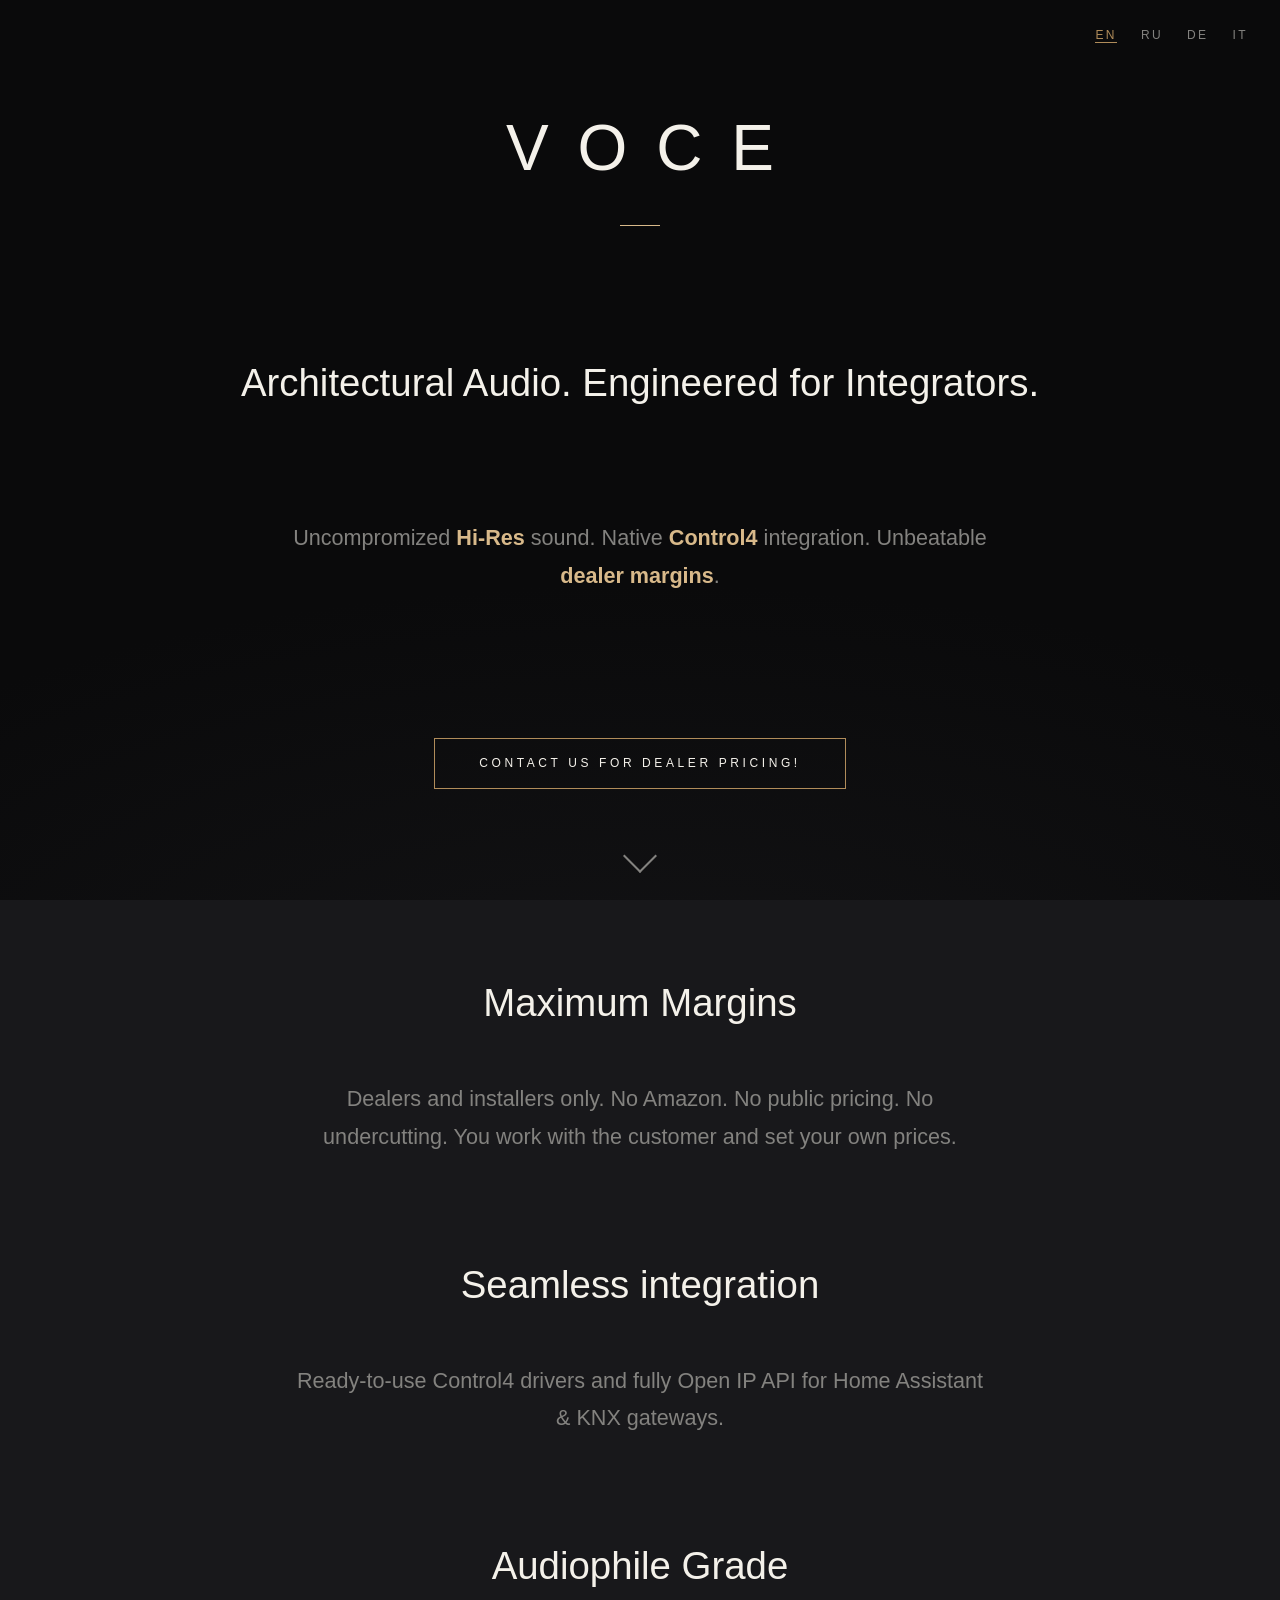
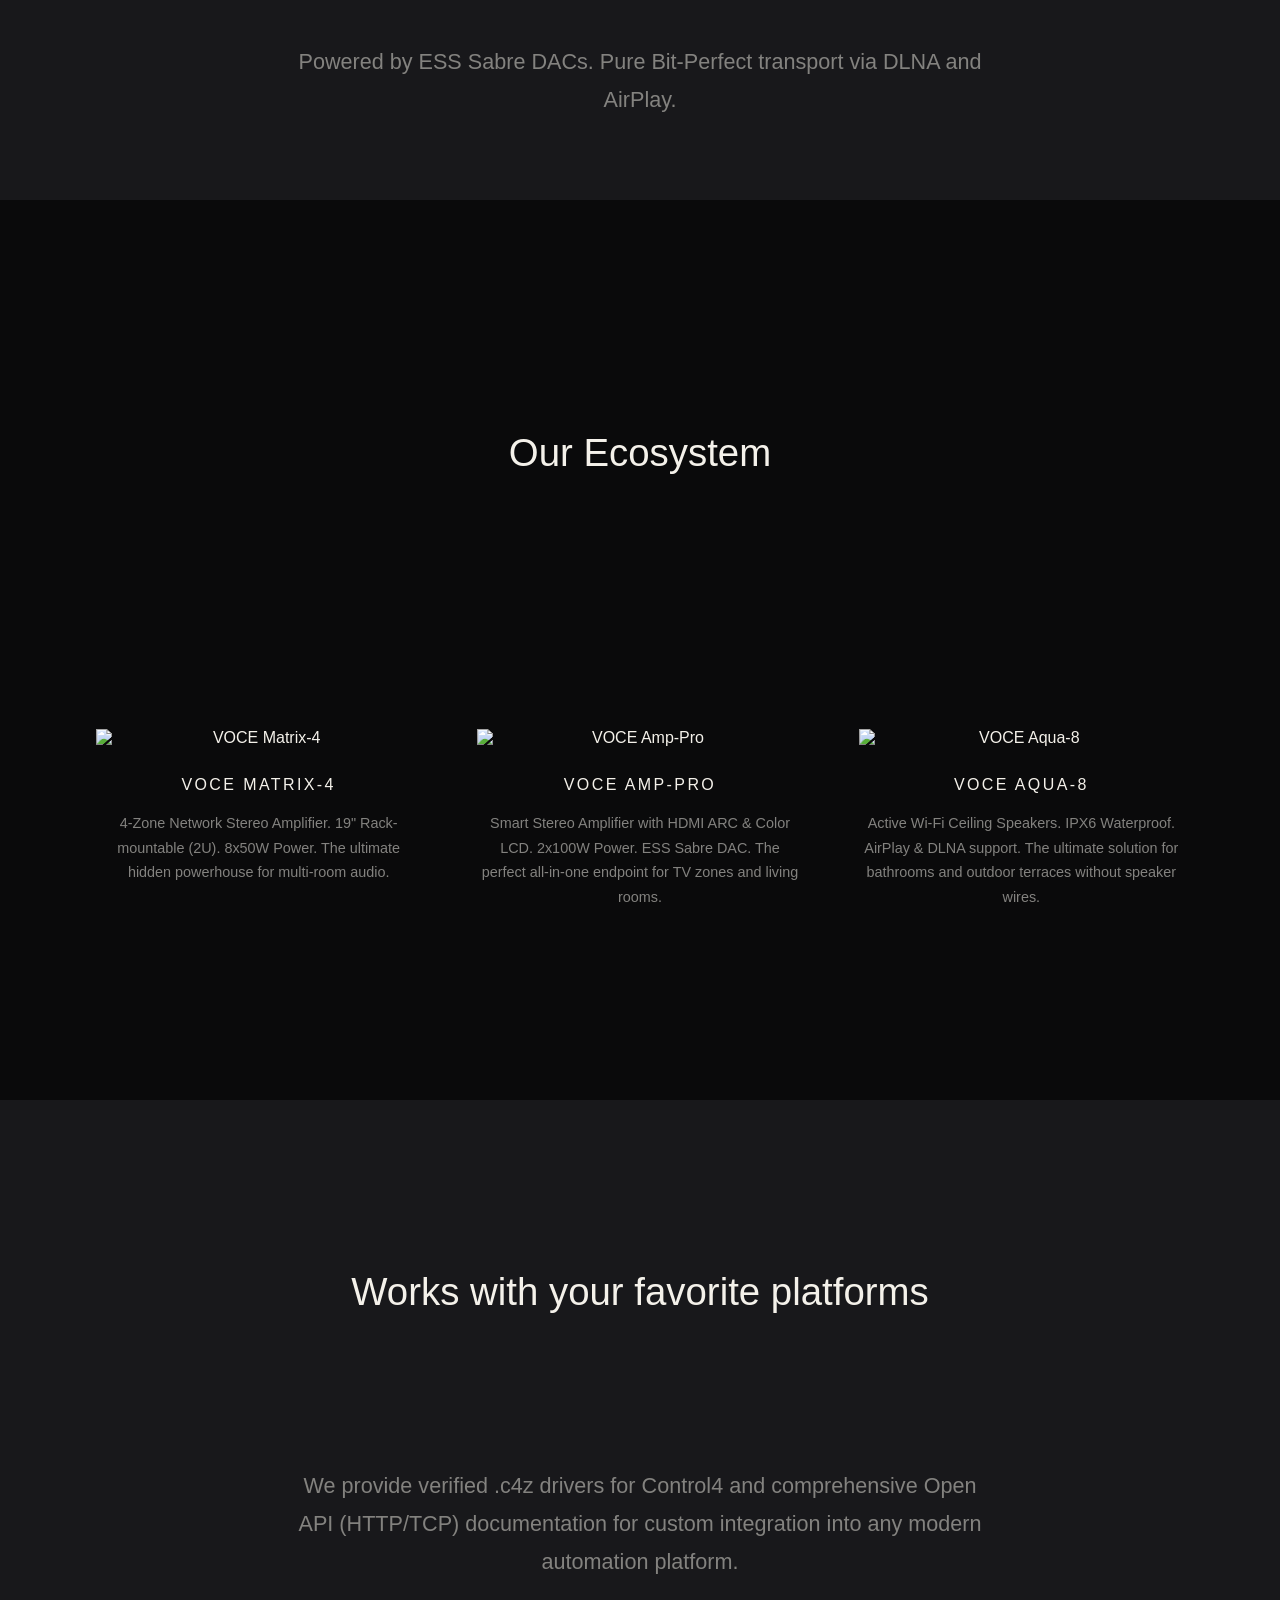
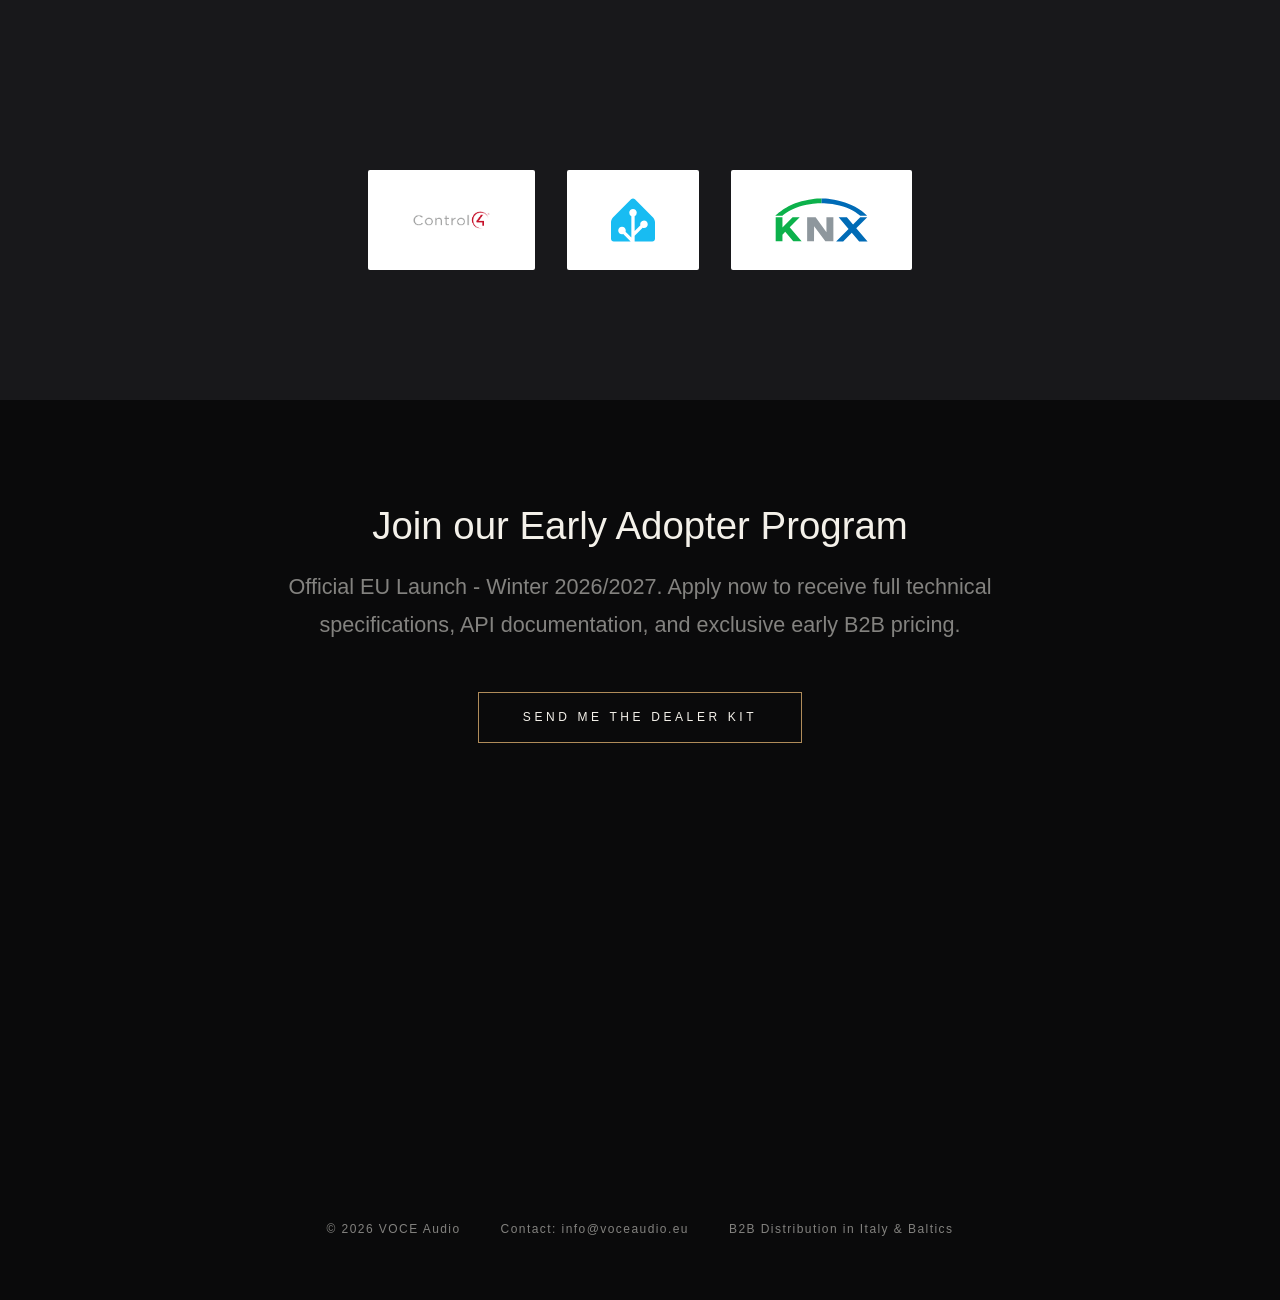
==== index.html @ a276b1c5 "Add German page, four-language switcher, updated fingerprint list and AGENTS.md" ====
<!DOCTYPE html>
<html lang="en">
<head>
  <meta charset="UTF-8">
  <meta name="viewport" content="width=device-width, initial-scale=1.0">
  <title>Voce</title>
  <link rel="stylesheet" href="style.css">
</head>
<body>
  <div class="opening">
    <nav class="lang" aria-label="Language">
      <span class="current">EN</span><a href="ru/">RU</a><a href="de/">DE</a><a href="it/">IT</a>
    </nav>
    <h1>Voce</h1>
    <h2>Architectural Audio. Engineered for Integrators.</h2>
    <h3>Uncompromized <strong>Hi-Res</strong> sound. Native <strong>Control4</strong> integration. Unbeatable <strong>dealer margins</strong>.</h3>
    <a class="cta" href="#contact">Contact us for dealer pricing!</a>
    <a class="scroll-arrow" href="#why" aria-label="Scroll to next section"></a>
  </div>
  <div class="why" id="why">
    <h2>Maximum Margins</h2>
    <h3>Dealers and installers only. No Amazon. No public pricing. No undercutting. You work with the customer and set your own prices.</h3>
    <h2>Seamless integration</h2>
    <h3>Ready-to-use Control4 drivers and fully Open IP API for Home Assistant & KNX gateways.</h3>
    <h2>Audiophile Grade</h2>
    <h3>Powered by ESS Sabre DACs. Pure Bit-Perfect transport via DLNA and AirPlay.</h3>
  </div>
  <div class="products">
    <h2>Our Ecosystem</h2>
    <div class="product-grid">
      <article class="product">
        <img src="https://placehold.co/600x400/18181b/d8b98a?text=Matrix-4" alt="VOCE Matrix-4">
        <h3>VOCE Matrix-4</h3>
        <p>4-Zone Network Stereo Amplifier. 19" Rack-mountable (2U). 8x50W Power. The ultimate hidden powerhouse for multi-room audio.</p>
      </article>
      <article class="product">
        <img src="https://placehold.co/600x400/18181b/d8b98a?text=Amp-Pro" alt="VOCE Amp-Pro">
        <h3>VOCE Amp-Pro</h3>
        <p>Smart Stereo Amplifier with HDMI ARC & Color LCD. 2x100W Power. ESS Sabre DAC. The perfect all-in-one endpoint for TV zones and living rooms.</p>
      </article>
      <article class="product">
        <img src="https://placehold.co/600x400/18181b/d8b98a?text=Aqua-8" alt="VOCE Aqua-8">
        <h3>VOCE Aqua-8</h3>
        <p>Active Wi-Fi Ceiling Speakers. IPX6 Waterproof. AirPlay & DLNA support. The ultimate solution for bathrooms and outdoor terraces without speaker wires.</p>
      </article>
    </div>
  </div>
  <div class="integration">
    <h2>Works with your favorite platforms</h2>
    <h3>We provide verified .c4z drivers for Control4 and comprehensive Open API (HTTP/TCP) documentation for custom integration into any modern automation platform.</h3>
    <div class="logo-row">
      <div class="logo-tile"><img class="logo" src="img/control4.png" alt="Control4"></div>
      <div class="logo-tile"><img class="logo" src="img/homeassistant.svg" alt="Home Assistant"></div>
      <div class="logo-tile"><img class="logo" src="img/knx.svg" alt="KNX"></div>
    </div>
  </div>
  <div class="contact" id="contact">
    <h2>Join our Early Adopter Program</h2>
    <h3>Official EU Launch - Winter 2026/2027. Apply now to receive full technical specifications, API documentation, and exclusive early B2B pricing.</h3>
    <a class="cta" href="mailto:contact@voceaudio.eu?subject=Voce%20Audio%20Dealer%20Kit&body=Hello%2C%20send%20me%20the%20Dealer%20Kit%21">Send me the Dealer Kit</a>
    <footer class="footer">
      <span>© 2026 VOCE Audio</span>
      <span>Contact: info@voceaudio.eu</span>
      <span>B2B Distribution in Italy &amp; Baltics</span>
    </footer>
  </div>
</body>
</html>
---- style.css ----
/* Voce — quiet luxury / high-tech */

:root {
  --color-black: #0a0a0b;      /* page background */
  --color-grey: #18181b;       /* alternate splash background */
  --color-surface: #131315;    /* subtle raised surfaces */
  --color-white: #f4f1ea;      /* warm white text */
  --color-muted: #83827f;      /* secondary text */
  --color-bronze: #b08c5a;     /* bronze accent */
  --color-gold: #d8b98a;       /* bright gold highlight */

  --font: "Helvetica Neue", "Segoe UI", Arial, sans-serif;
}

* {
  margin: 0;
  box-sizing: border-box;
}

html {
  scroll-behavior: smooth;
}

body {
  background: var(--color-black);
  color: var(--color-white);
  font-family: var(--font);
  -webkit-font-smoothing: antialiased;
}

/* Each section is one full-screen splash */
.opening,
.why,
.products,
.integration,
.contact {
  min-height: 100vh;
  min-height: 100svh; /* small viewport height: ignores mobile browser toolbar overlays */
  display: grid;
  place-items: center;
  text-align: center;
  padding: 4rem 1.5rem;
}

.opening {
  position: relative;
  background: radial-gradient(ellipse 80% 50% at 50% 115%, var(--color-surface), var(--color-black));
}

.scroll-arrow {
  position: absolute;
  bottom: 2rem;
  left: 50%;
  width: 1.5rem;
  height: 1.5rem;
  border-right: 2px solid var(--color-muted);
  border-bottom: 2px solid var(--color-muted);
  transform: translateX(-50%) rotate(45deg);
  transition: border-color 0.3s ease;
}

.scroll-arrow:hover {
  border-color: var(--color-gold);
}

.lang {
  position: absolute;
  top: 1.75rem;
  right: 2rem;
  display: flex;
  gap: 1.5rem;
  font-size: 0.75rem;
  letter-spacing: 0.2em;
  text-transform: uppercase;
}

.lang a {
  color: var(--color-muted);
  text-decoration: none;
  transition: color 0.3s ease;
}

.lang a:hover {
  color: var(--color-gold);
}

.lang .current {
  color: var(--color-bronze);
  border-bottom: 1px solid var(--color-bronze);
}

.why,
.integration {
  background: var(--color-grey);
}

/* — Opening — */

h1 {
  font-size: clamp(2.5rem, 7vw, 4rem);
  font-weight: 200;
  letter-spacing: 0.45em;
  text-indent: 0.45em; /* balances trailing tracking, keeps word centered */
  text-transform: uppercase;
}

h1::after {
  content: "";
  display: block;
  width: 2.5rem;
  height: 1px;
  background: var(--color-gold);
  margin: 2.5rem auto 0;
}

h2 {
  font-size: clamp(1.5rem, 3.5vw, 2.4rem);
  font-weight: 400;
  margin-top: 2.5rem;
}

h3 {
  font-size: clamp(1rem, 2vw, 1.35rem);
  font-weight: 350;
  line-height: 1.75;
  color: var(--color-muted);
  max-width: 44rem;
  margin: 1.25rem auto 0;
}

strong {
  color: var(--color-gold);
  font-weight: 550;
}

.cta {
  display: inline-block;
  margin-top: 3rem;
  padding: 1.1rem 2.75rem;
  font-family: inherit;
  font-size: 0.75rem;
  letter-spacing: 0.3em;
  text-transform: uppercase;
  text-decoration: none;
  color: var(--color-white);
  background: transparent;
  border: 1px solid var(--color-bronze);
  cursor: pointer;
  transition: background 0.3s ease, color 0.3s ease;
}

.cta:hover {
  background: var(--color-bronze);
  color: var(--color-black);
}

/* — Why: three value props — */

.why h2 {
  margin-top: 4.5rem;
}

.why h2:first-of-type {
  margin-top: 0;
}

/* — Products: stacked on mobile, three columns from 48rem up — */

.product-grid {
  width: 100%;
  max-width: 68rem;
  display: flex;
  flex-direction: column;
  gap: 3.5rem;
}

@media (min-width: 48rem) {
  .product-grid {
    flex-direction: row;
    justify-content: center;
  }

  .product {
    flex: 1 1 0;
  }
}

.product img {
  display: block;
  width: 100%;
  height: auto;
}

.product h3 {
  margin-top: 1.5rem;
  font-size: 1rem;
  font-weight: 450;
  letter-spacing: 0.15em;
  text-transform: uppercase;
  color: var(--color-white);
}

.product p {
  margin: 0.75rem auto 0;
  max-width: 22rem;
  font-size: 0.9rem;
  font-weight: 350;
  line-height: 1.7;
  color: var(--color-muted);
}

/* — Integration logos — */

.logo-row {
  display: flex;
  flex-wrap: wrap;
  justify-content: center;
  gap: 2rem;
  margin-top: 3.5rem;
}

.logo-tile {
  background: #ffffff;
  padding: 1.75rem 2.75rem;
  display: grid;
  place-items: center;
  border-radius: 2px;
}

.logo {
  height: 2.75rem;
  max-width: 10rem;
  object-fit: contain;
}

/* — Contact — */

/* — Contact: centered content, footer pinned to the bottom — */

.contact {
  display: flex;
  flex-direction: column;
  align-items: center;
  justify-content: center;
}

.footer {
  margin-top: auto;
  padding-top: 3rem;
  display: flex;
  flex-wrap: wrap;
  justify-content: center;
  gap: 1rem 2.5rem;
  font-size: 0.75rem;
  letter-spacing: 0.12em;
  color: var(--color-muted);
}

::selection {
  background: var(--color-bronze);
  color: var(--color-black);
}
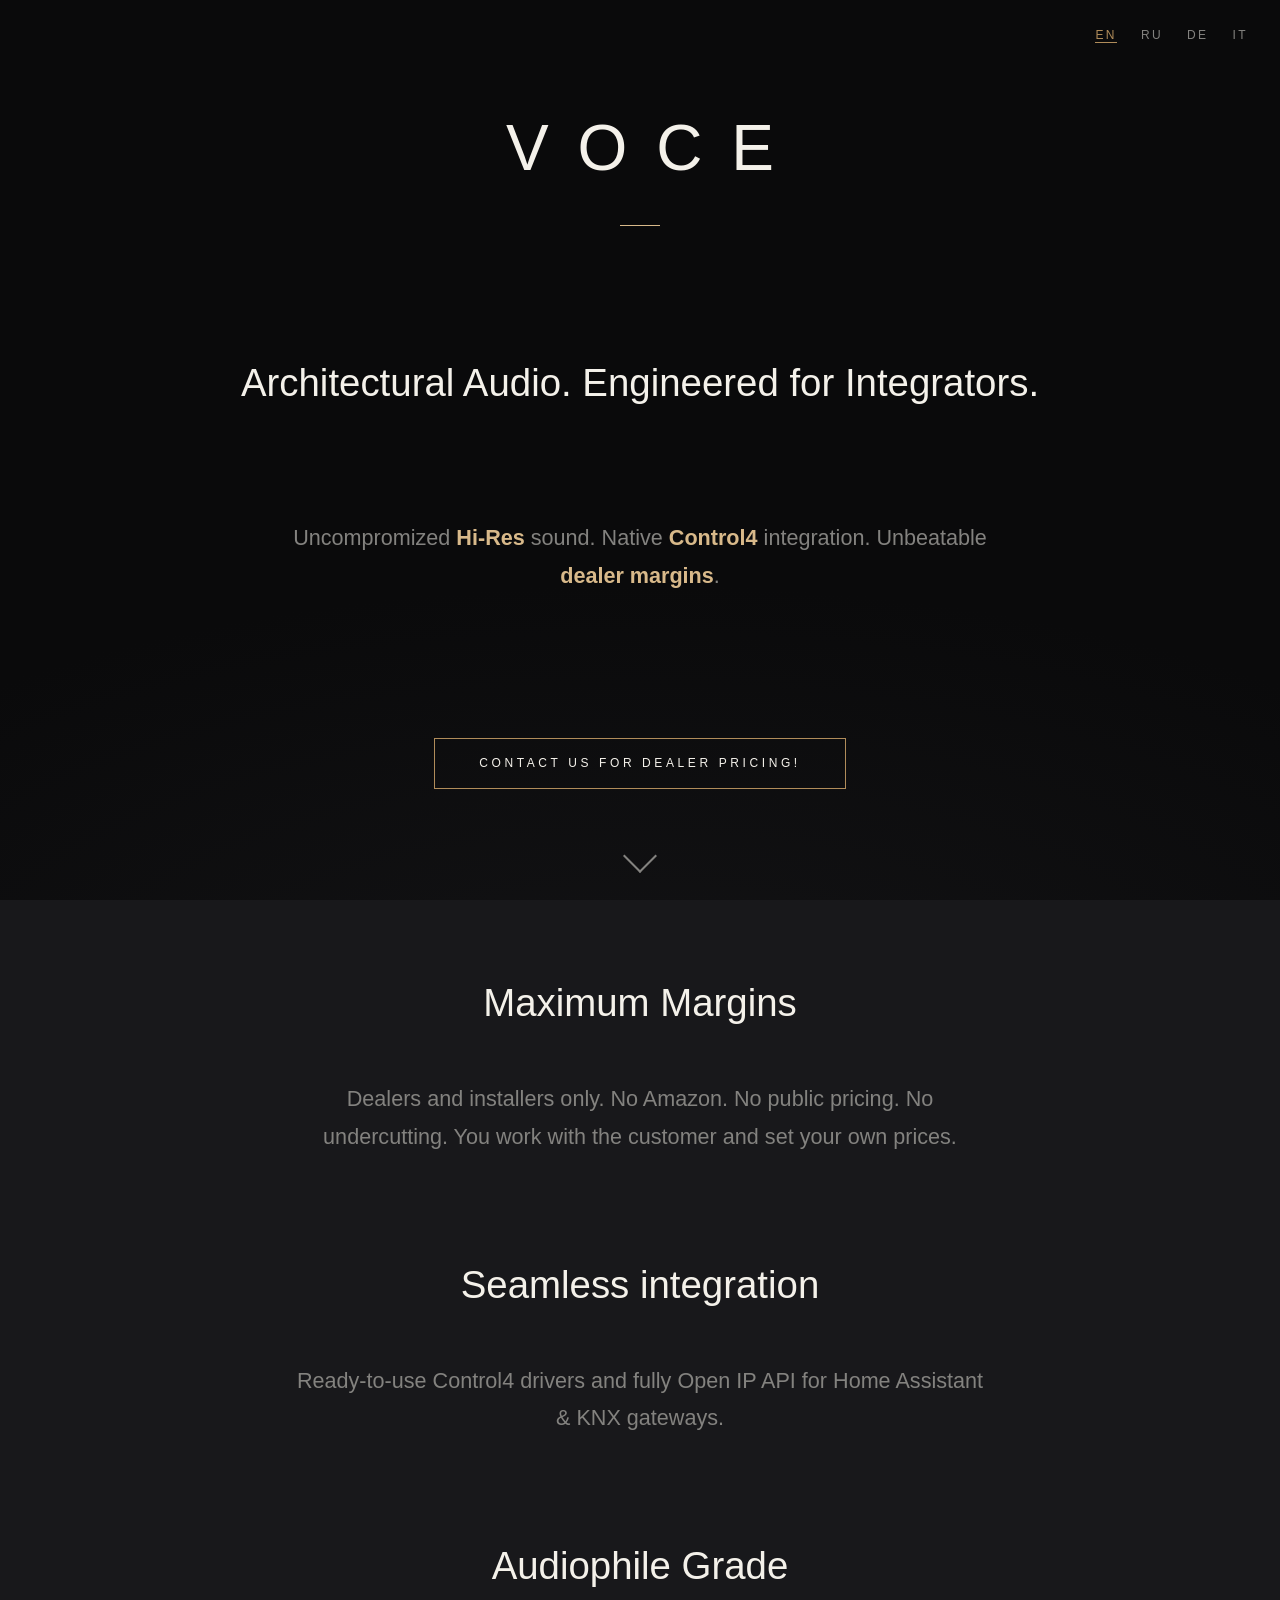
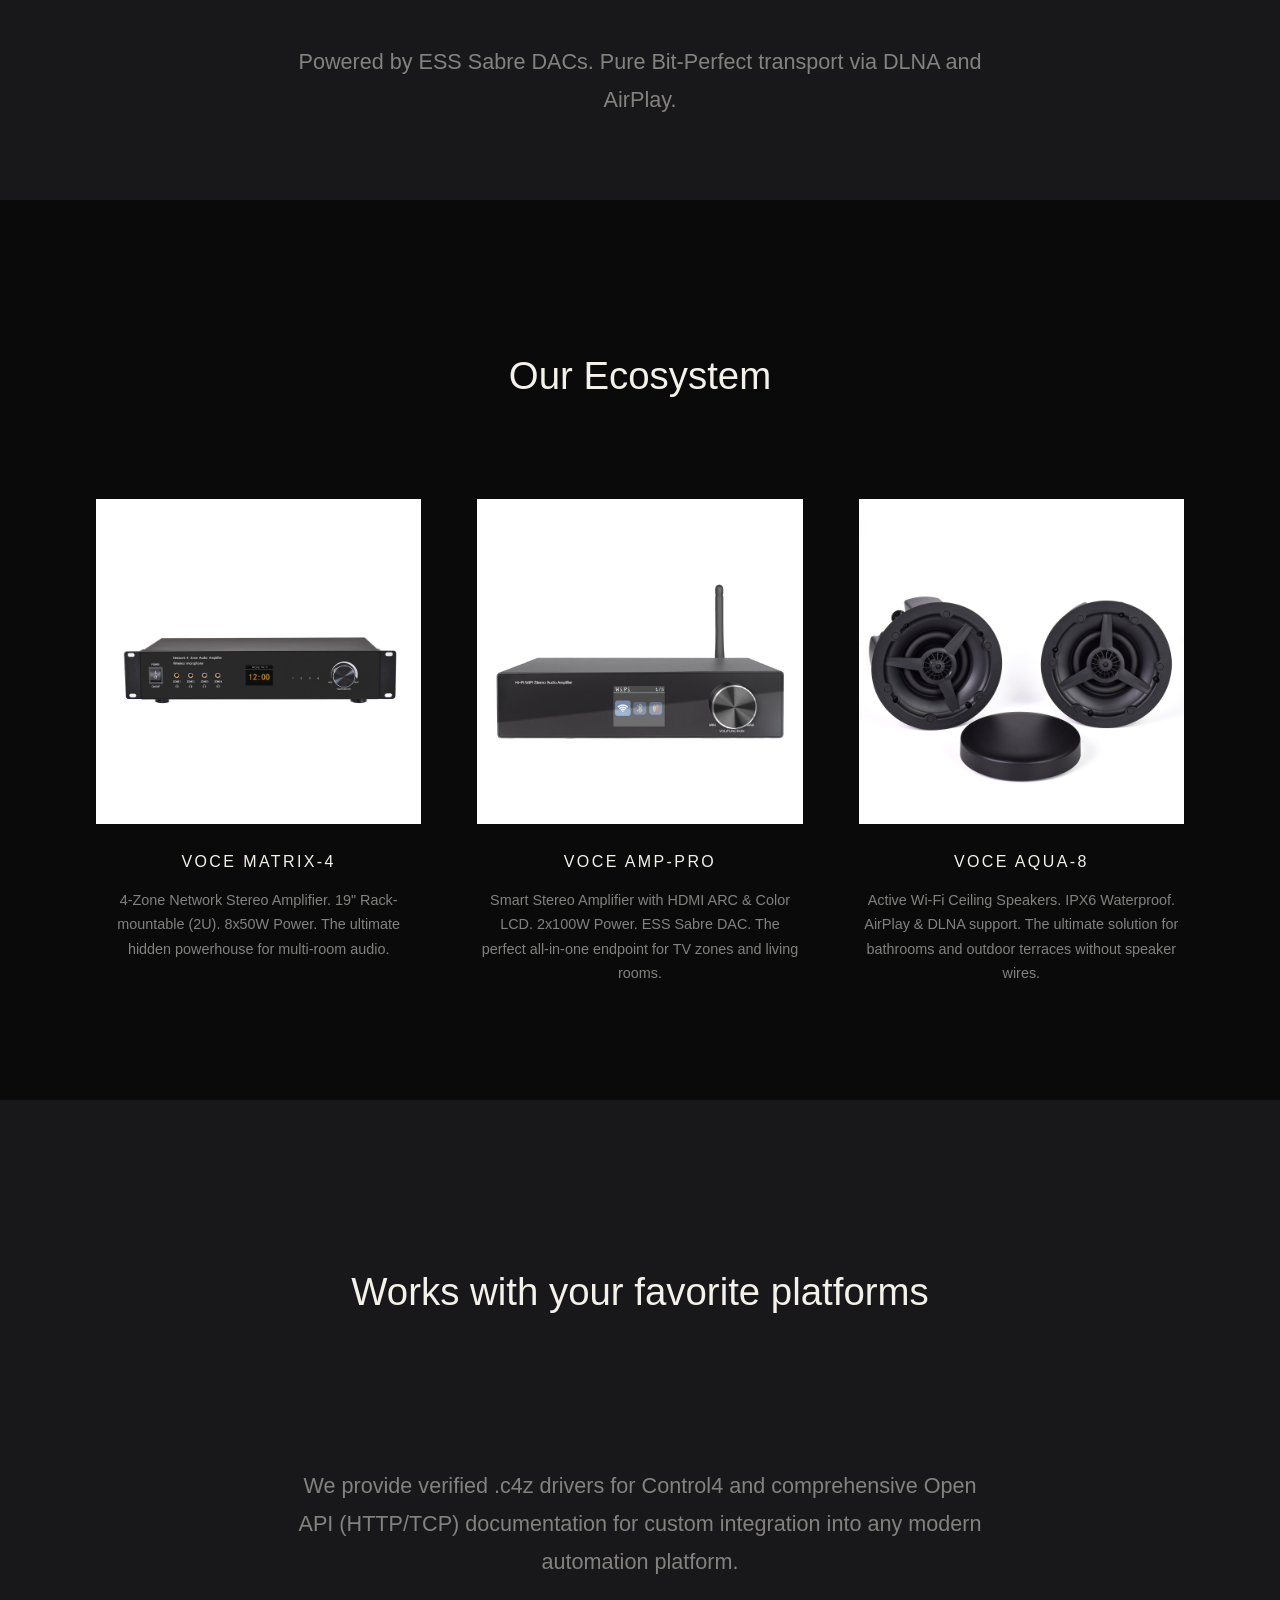
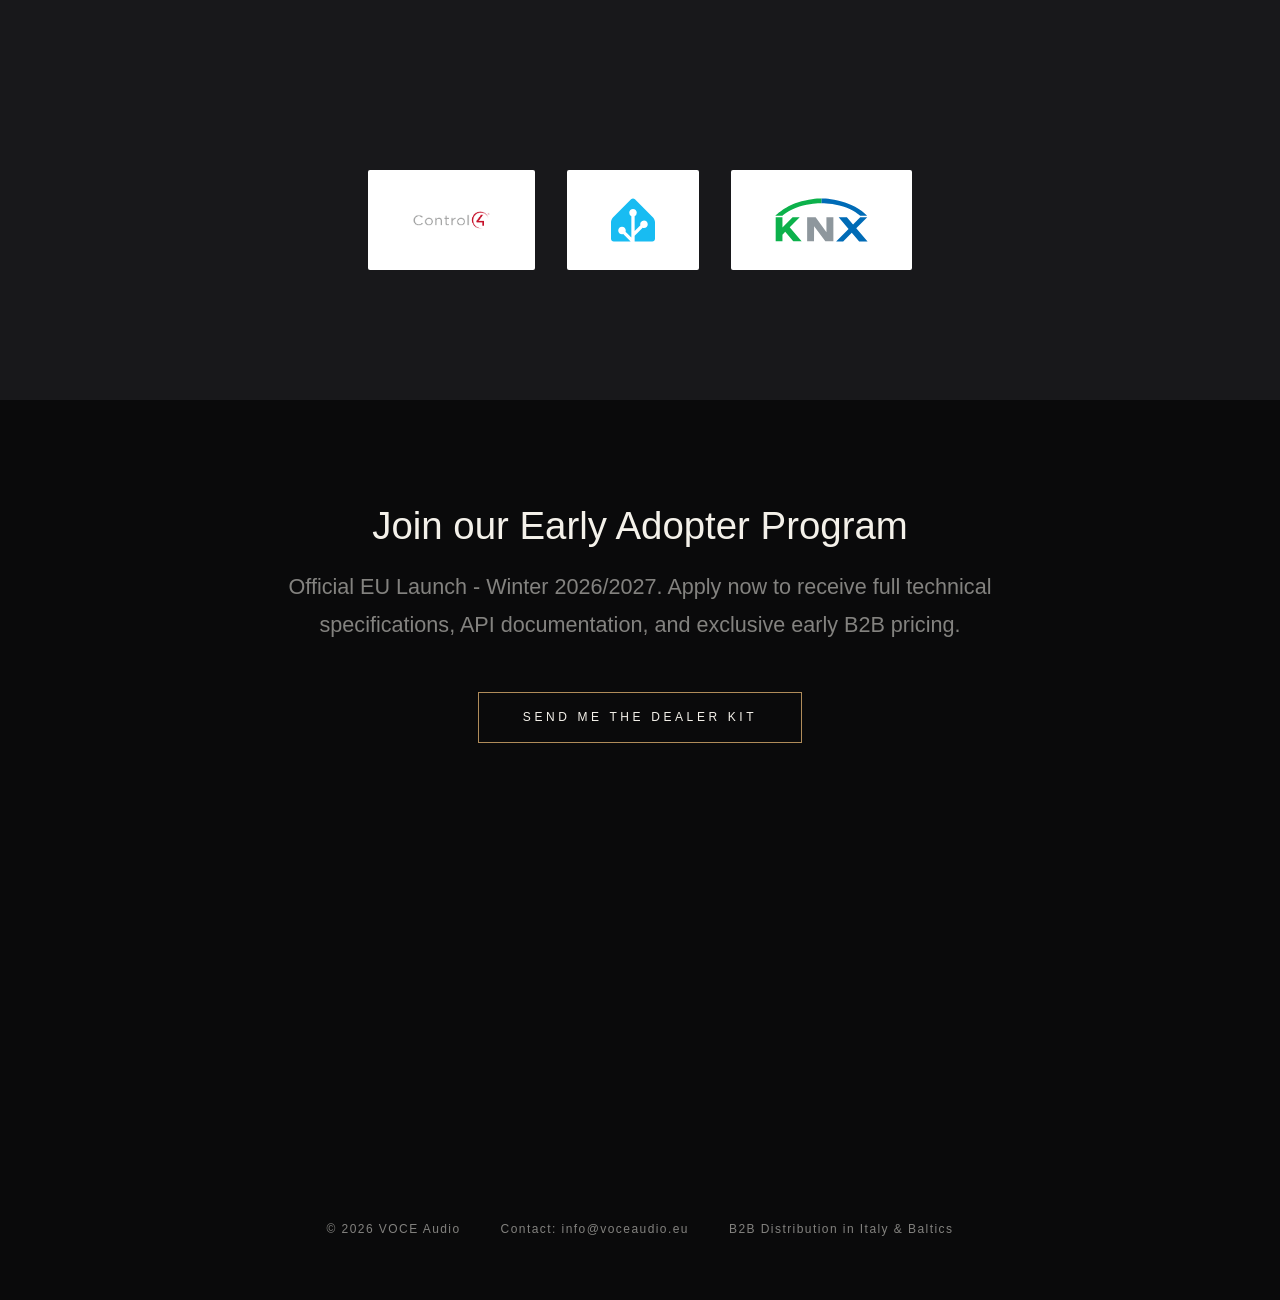
==== commit 225a8aa2: "add images" ====
--- a/index.html
+++ b/index.html
@@ -29,17 +29,17 @@
     <h2>Our Ecosystem</h2>
     <div class="product-grid">
       <article class="product">
-        <img src="https://placehold.co/600x400/18181b/d8b98a?text=Matrix-4" alt="VOCE Matrix-4">
+        <img src="img/Matrix-4.jpg" alt="VOCE Matrix-4">
         <h3>VOCE Matrix-4</h3>
         <p>4-Zone Network Stereo Amplifier. 19" Rack-mountable (2U). 8x50W Power. The ultimate hidden powerhouse for multi-room audio.</p>
       </article>
       <article class="product">
-        <img src="https://placehold.co/600x400/18181b/d8b98a?text=Amp-Pro" alt="VOCE Amp-Pro">
+        <img src="img/Amp-pro.jpg" alt="VOCE Amp-Pro">
         <h3>VOCE Amp-Pro</h3>
         <p>Smart Stereo Amplifier with HDMI ARC & Color LCD. 2x100W Power. ESS Sabre DAC. The perfect all-in-one endpoint for TV zones and living rooms.</p>
       </article>
       <article class="product">
-        <img src="https://placehold.co/600x400/18181b/d8b98a?text=Aqua-8" alt="VOCE Aqua-8">
+        <img src="img/Aqua-8.jpg" alt="VOCE Aqua-8">
         <h3>VOCE Aqua-8</h3>
         <p>Active Wi-Fi Ceiling Speakers. IPX6 Waterproof. AirPlay & DLNA support. The ultimate solution for bathrooms and outdoor terraces without speaker wires.</p>
       </article>
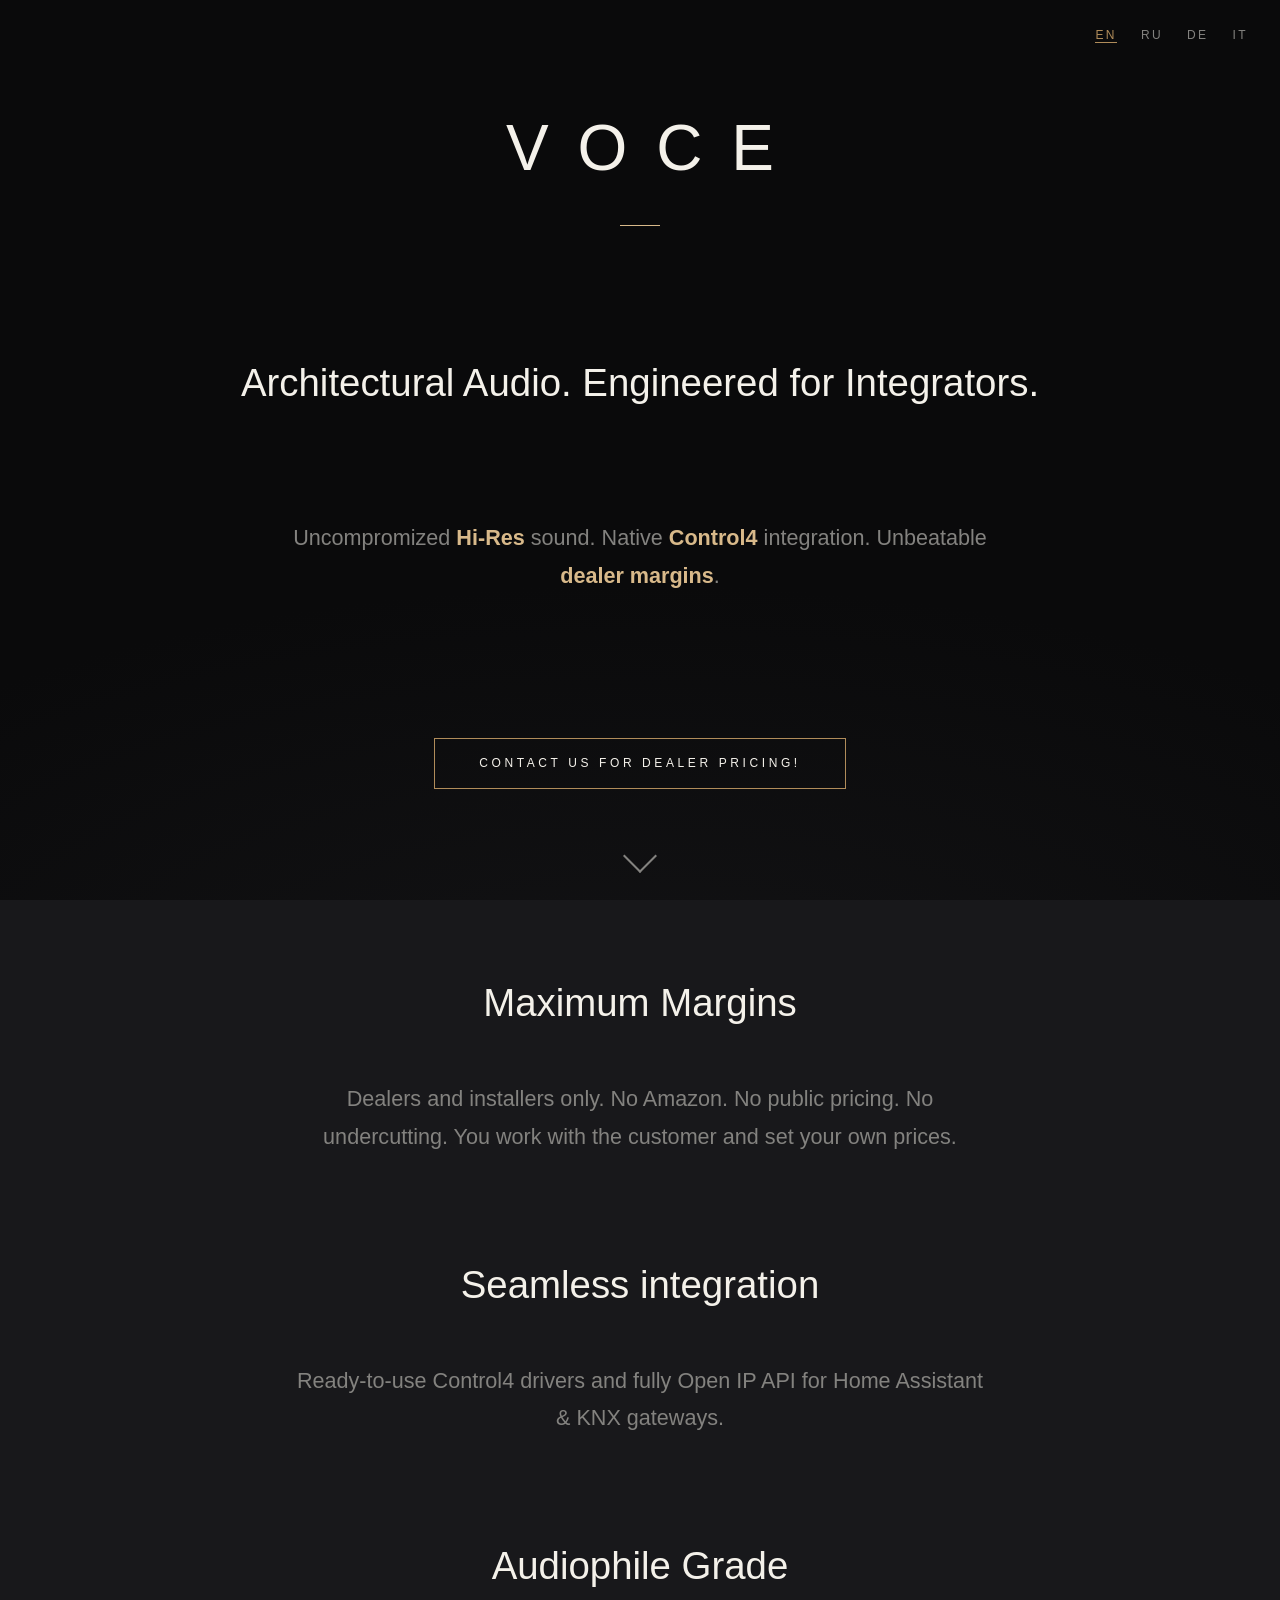
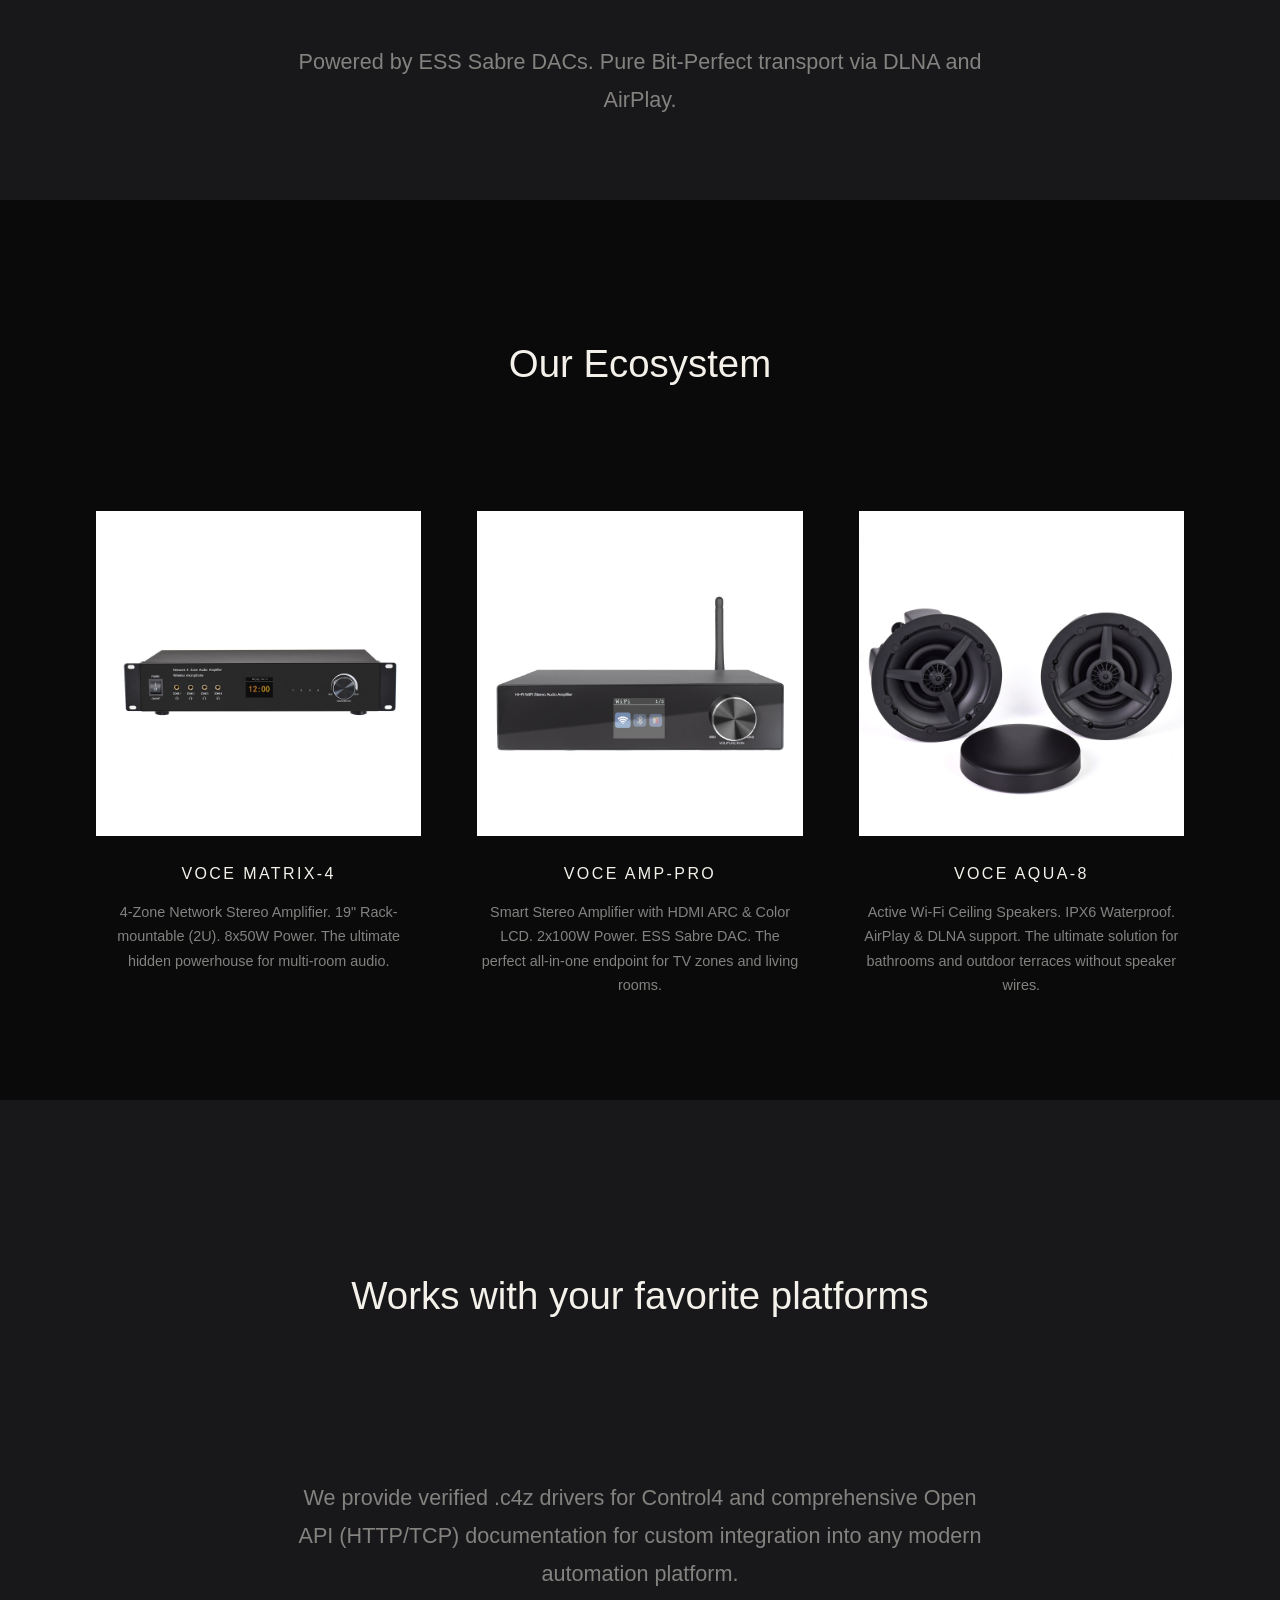
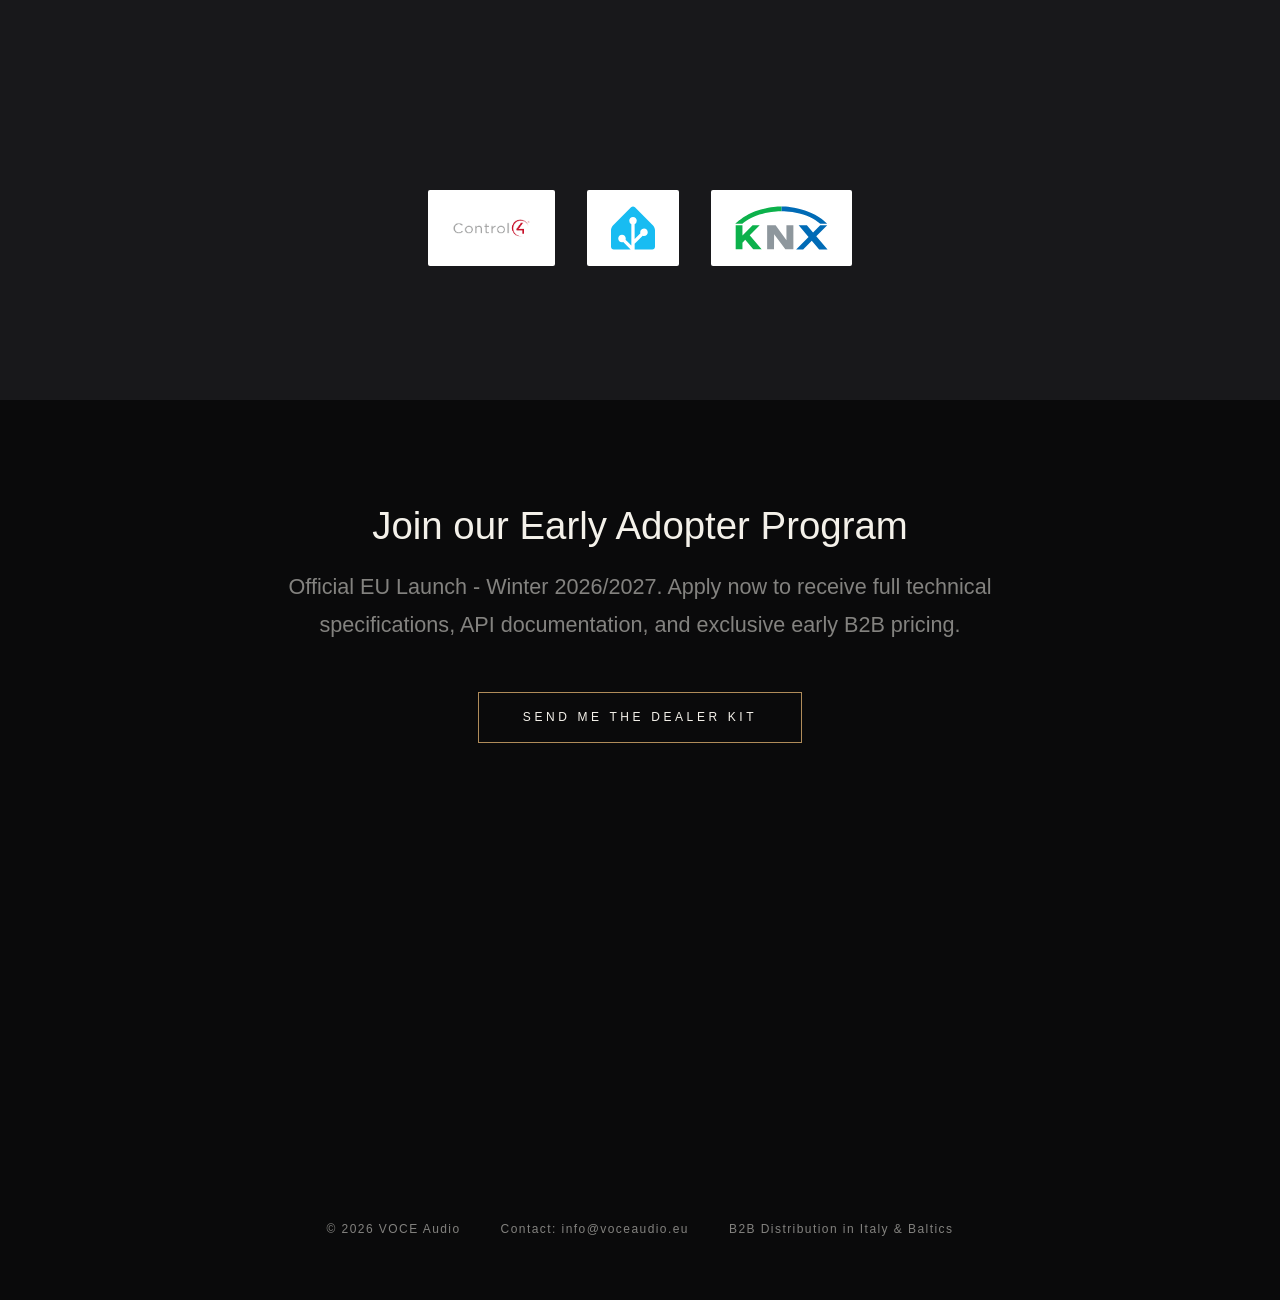
==== commit df04825b: "separators, logos margins" ====
--- a/index.html
+++ b/index.html
@@ -4,6 +4,7 @@
   <meta charset="UTF-8">
   <meta name="viewport" content="width=device-width, initial-scale=1.0">
   <title>Voce</title>
+  <link rel="icon" type="image/svg+xml" href="favicon.svg">
   <link rel="stylesheet" href="style.css">
 </head>
 <body>
--- a/style.css
+++ b/style.css
@@ -166,22 +166,57 @@
 
 /* — Products: stacked on mobile, three columns from 48rem up — */
 
+.products h2 {
+  margin-bottom: 4rem;
+}
+
 .product-grid {
   width: 100%;
   max-width: 68rem;
   display: flex;
   flex-direction: column;
-  gap: 3.5rem;
+}
+
+/* Stacked products: thin golden hairline between them */
+.product + .product {
+  margin-top: 1.5rem;
+  padding-top: 4.5rem;
+  position: relative;
+}
+
+.product + .product::before {
+  content: "";
+  position: absolute;
+  top: 0;
+  left: 50%;
+  transform: translateX(-50%);
+  width: 6rem;
+  height: 1px;
+  background: var(--color-gold);
 }
 
 @media (min-width: 48rem) {
   .product-grid {
     flex-direction: row;
     justify-content: center;
+    gap: 3.5rem;
   }
 
   .product {
     flex: 1 1 0;
+  }
+
+  .products h2 {
+    margin-bottom: 3rem;
+  }
+
+  .product + .product {
+    margin-top: 0;
+    padding-top: 0;
+  }
+
+  .product + .product::before {
+    display: none;
   }
 }
 
@@ -221,7 +256,7 @@
 
 .logo-tile {
   background: #ffffff;
-  padding: 1.75rem 2.75rem;
+  padding: 1rem 1.5rem;
   display: grid;
   place-items: center;
   border-radius: 2px;
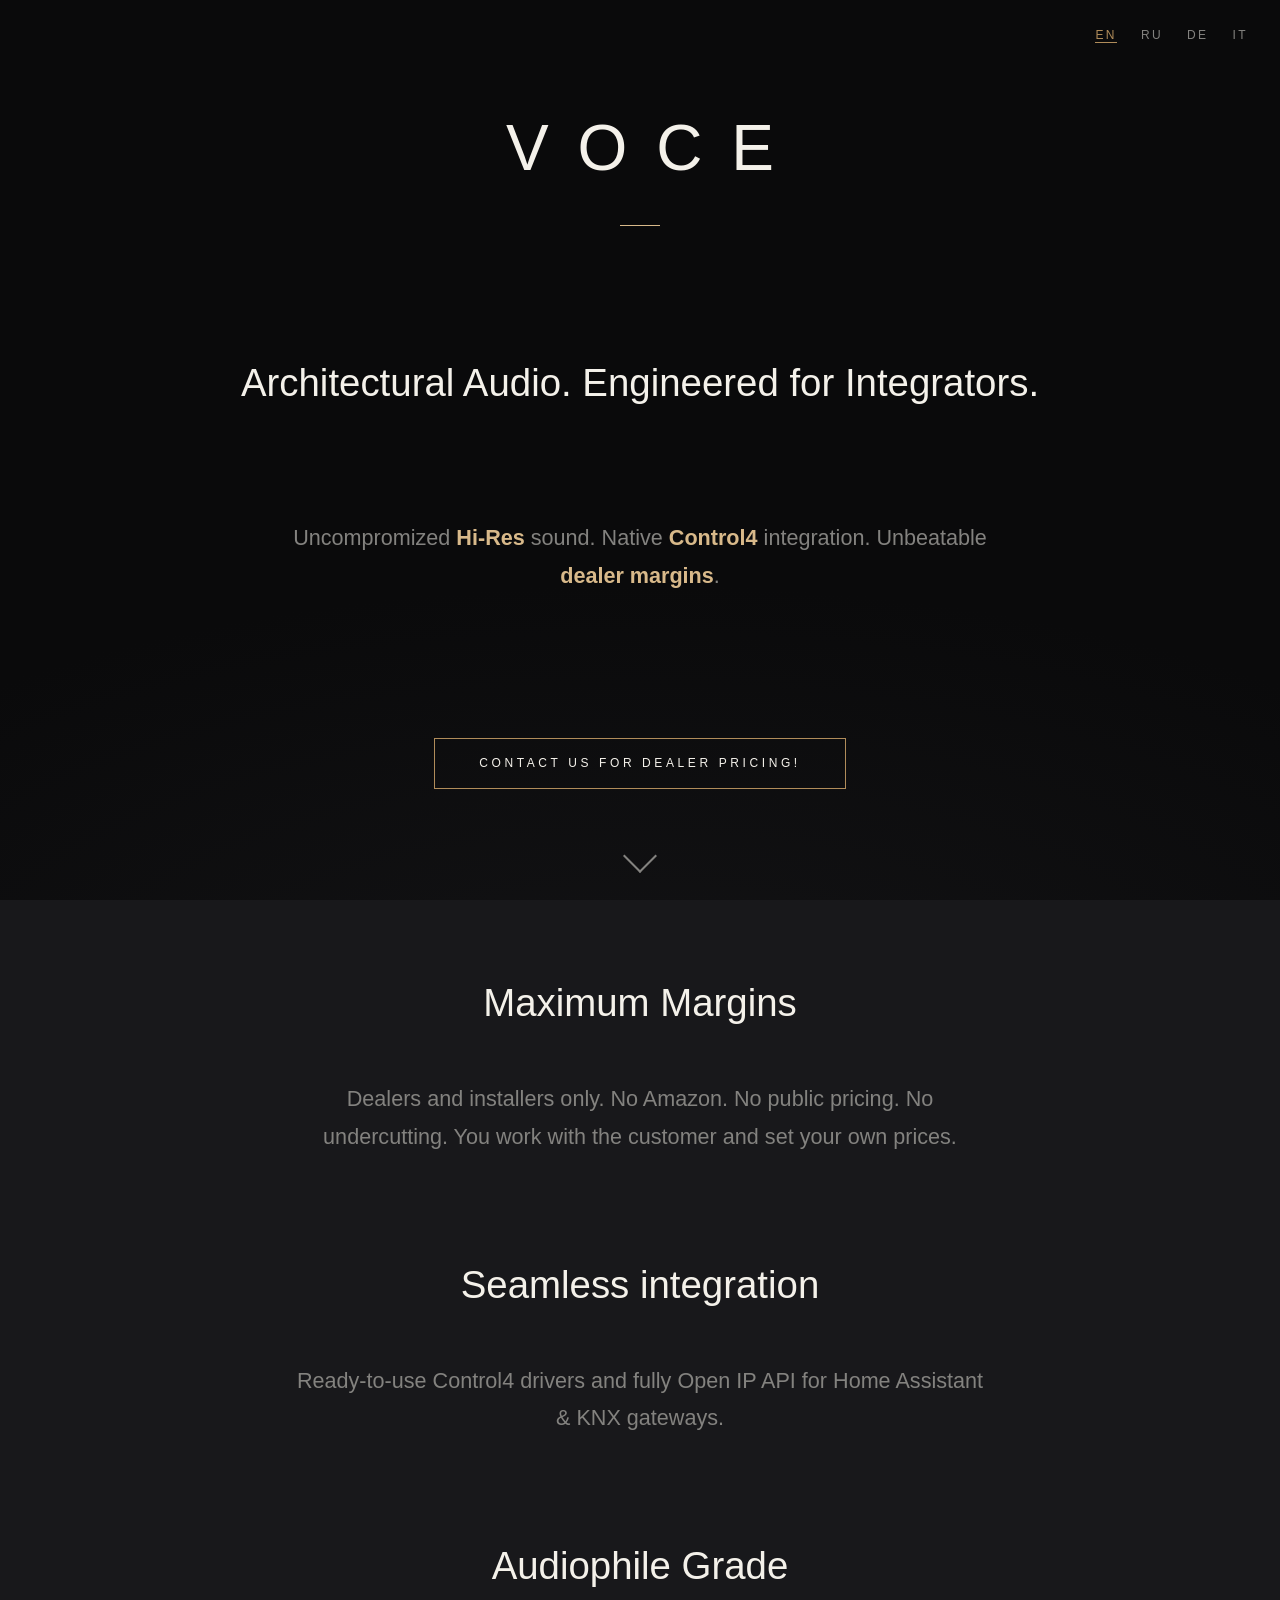
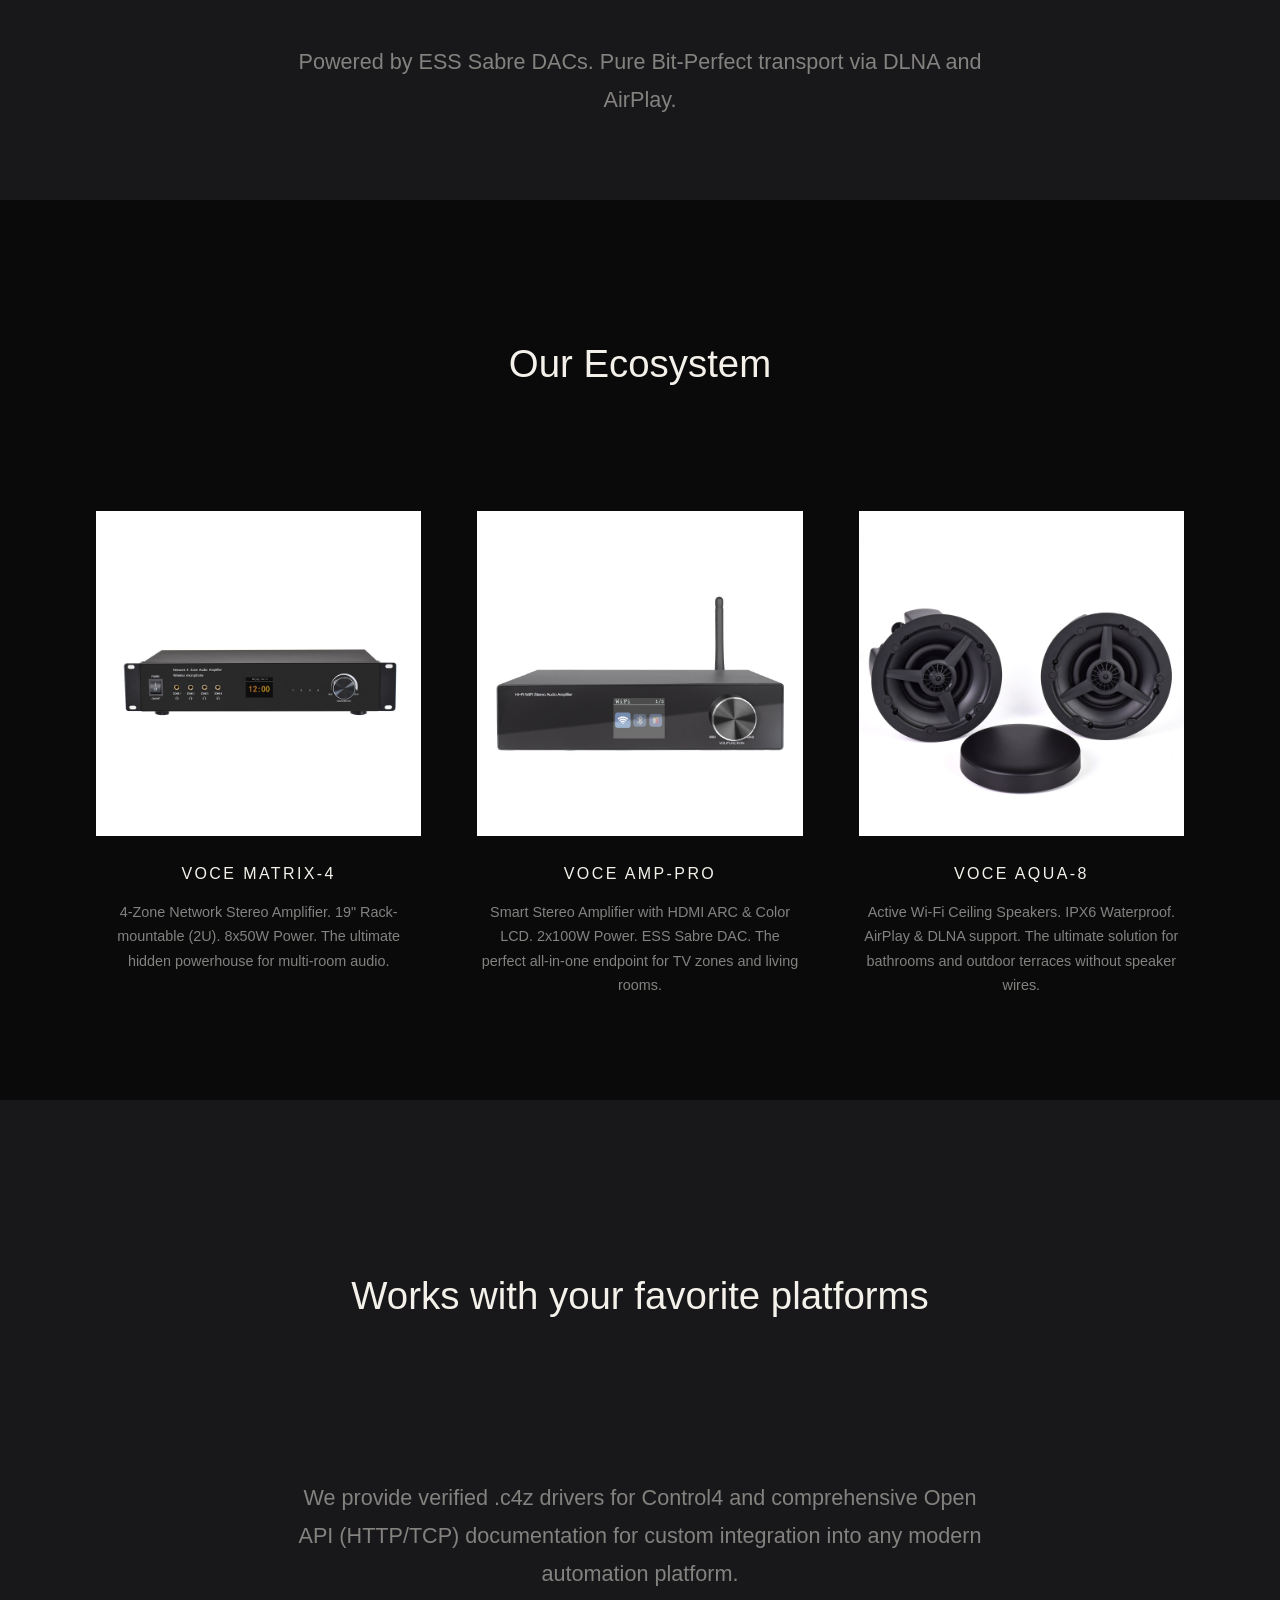
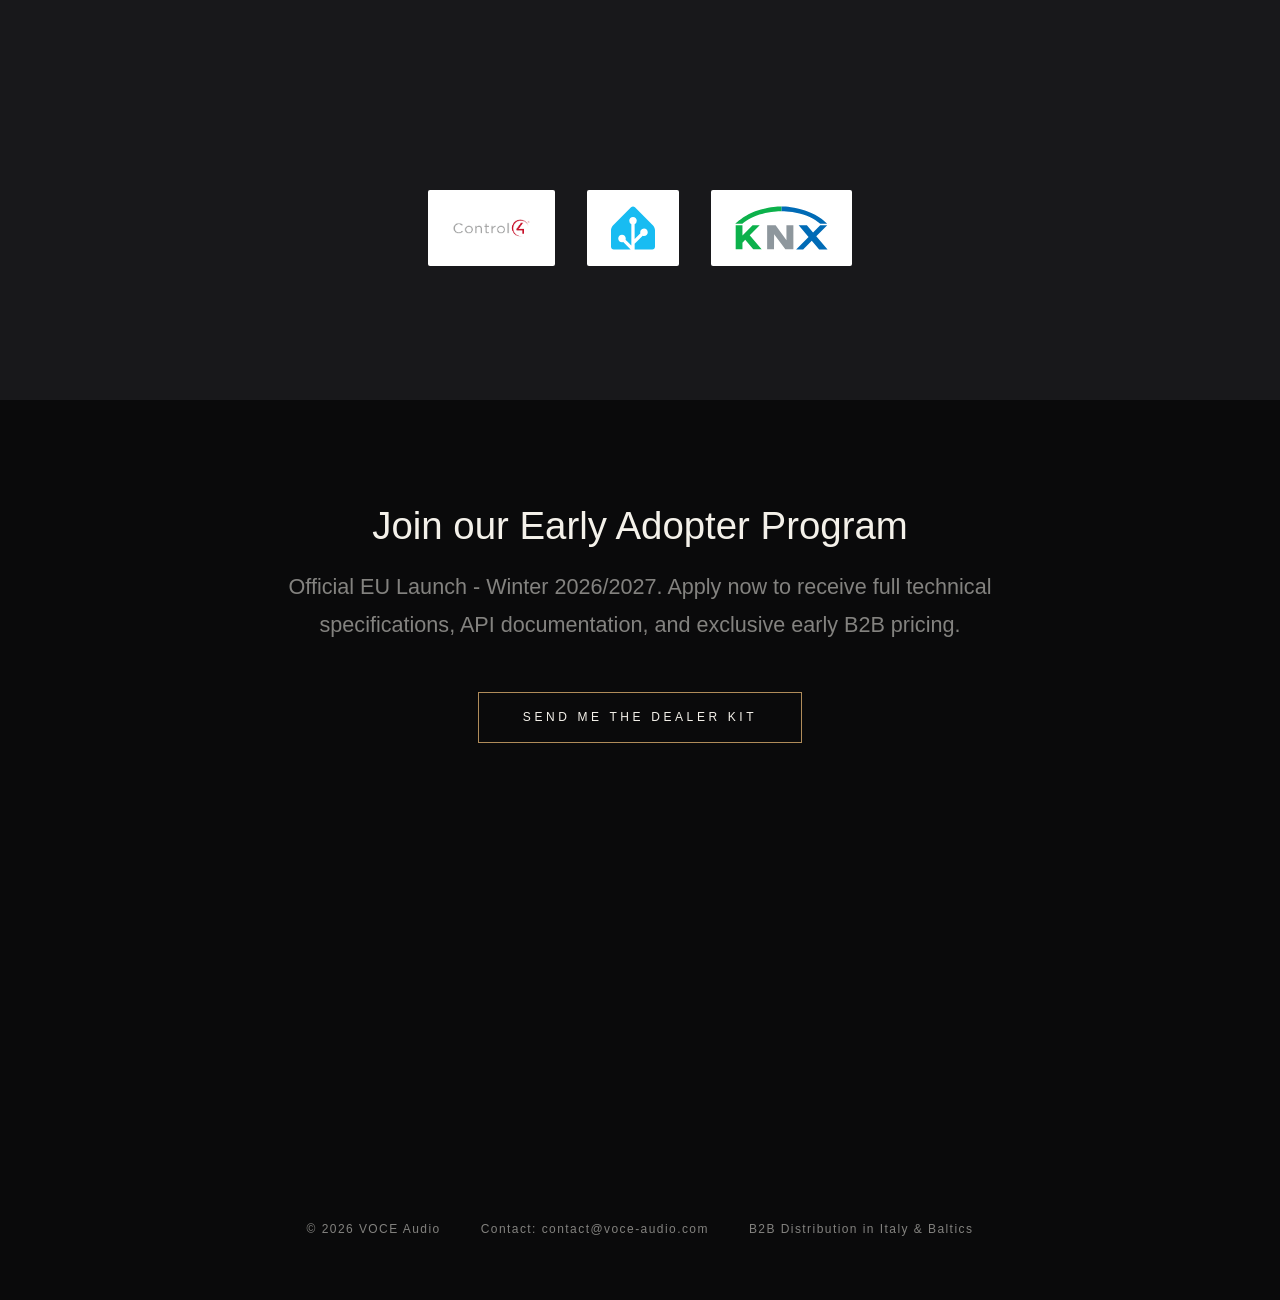
==== commit a17c4bc5: "Update footer contact email to contact@voce-audio.com" ====
--- a/index.html
+++ b/index.html
@@ -58,10 +58,10 @@
   <div class="contact" id="contact">
     <h2>Join our Early Adopter Program</h2>
     <h3>Official EU Launch - Winter 2026/2027. Apply now to receive full technical specifications, API documentation, and exclusive early B2B pricing.</h3>
-    <a class="cta" href="mailto:contact@voceaudio.eu?subject=Voce%20Audio%20Dealer%20Kit&body=Hello%2C%20send%20me%20the%20Dealer%20Kit%21">Send me the Dealer Kit</a>
+    <a class="cta" href="mailto:contact@voce-audio.com?subject=Voce%20Audio%20Dealer%20Kit&body=Hello%2C%20send%20me%20the%20Dealer%20Kit%21">Send me the Dealer Kit</a>
     <footer class="footer">
       <span>© 2026 VOCE Audio</span>
-      <span>Contact: info@voceaudio.eu</span>
+      <span>Contact: contact@voce-audio.com</span>
       <span>B2B Distribution in Italy &amp; Baltics</span>
     </footer>
   </div>
--- a/style.css
+++ b/style.css
@@ -179,8 +179,8 @@
 
 /* Stacked products: thin golden hairline between them */
 .product + .product {
-  margin-top: 1.5rem;
-  padding-top: 4.5rem;
+  margin-top: 3.5rem;
+  padding-top: 3.5rem;
   position: relative;
 }
 
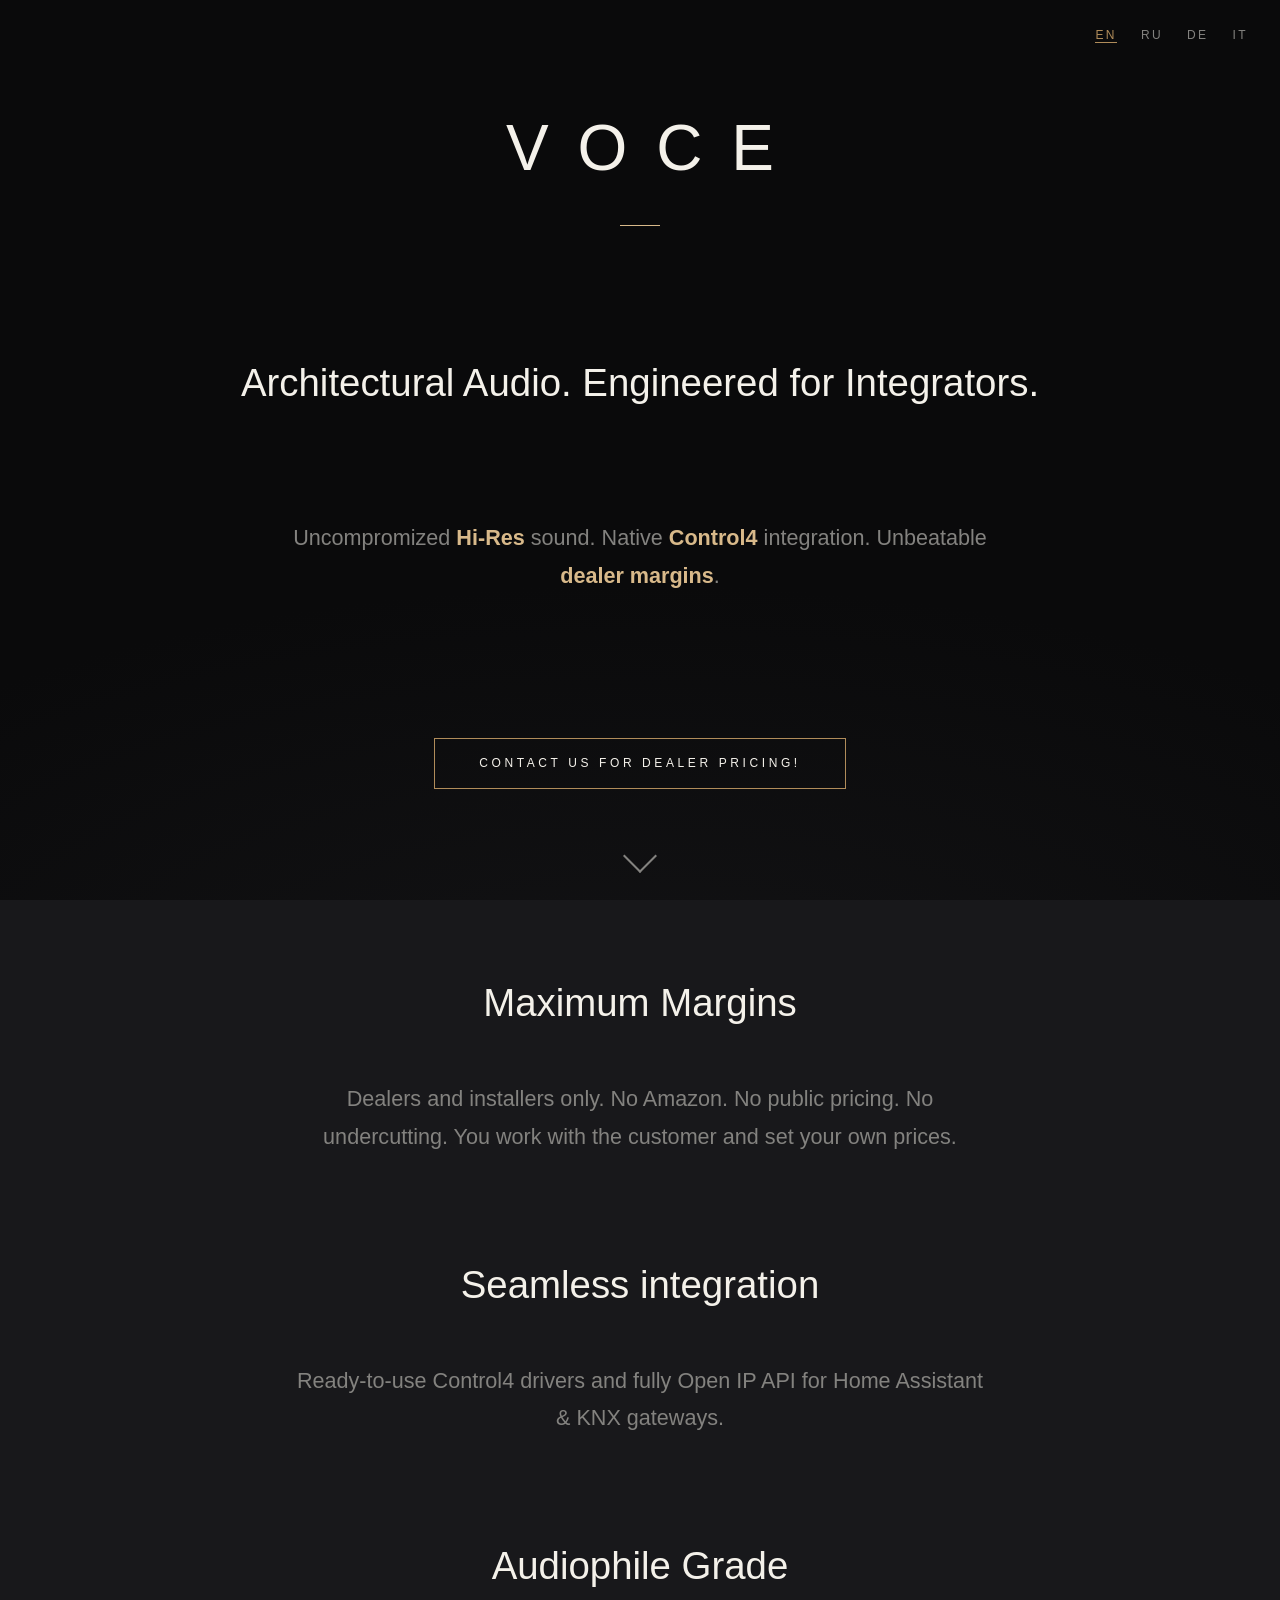
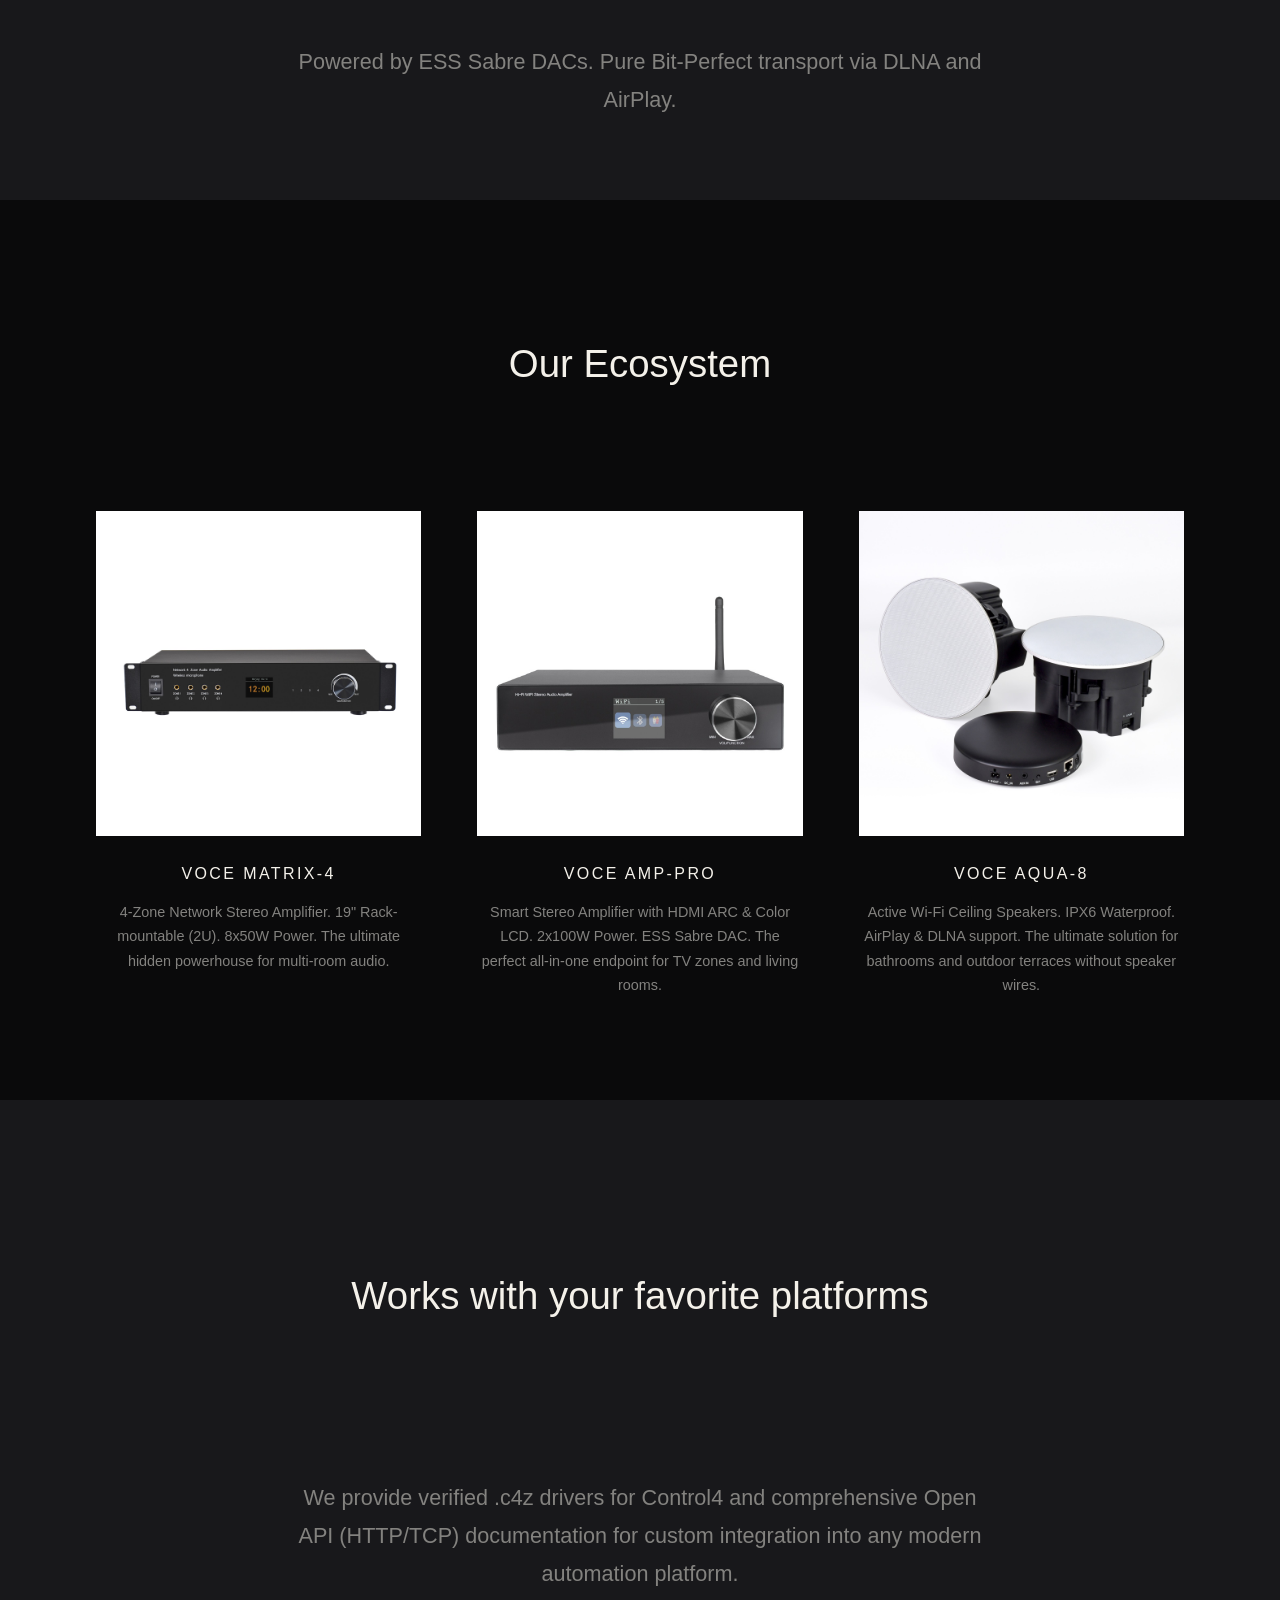
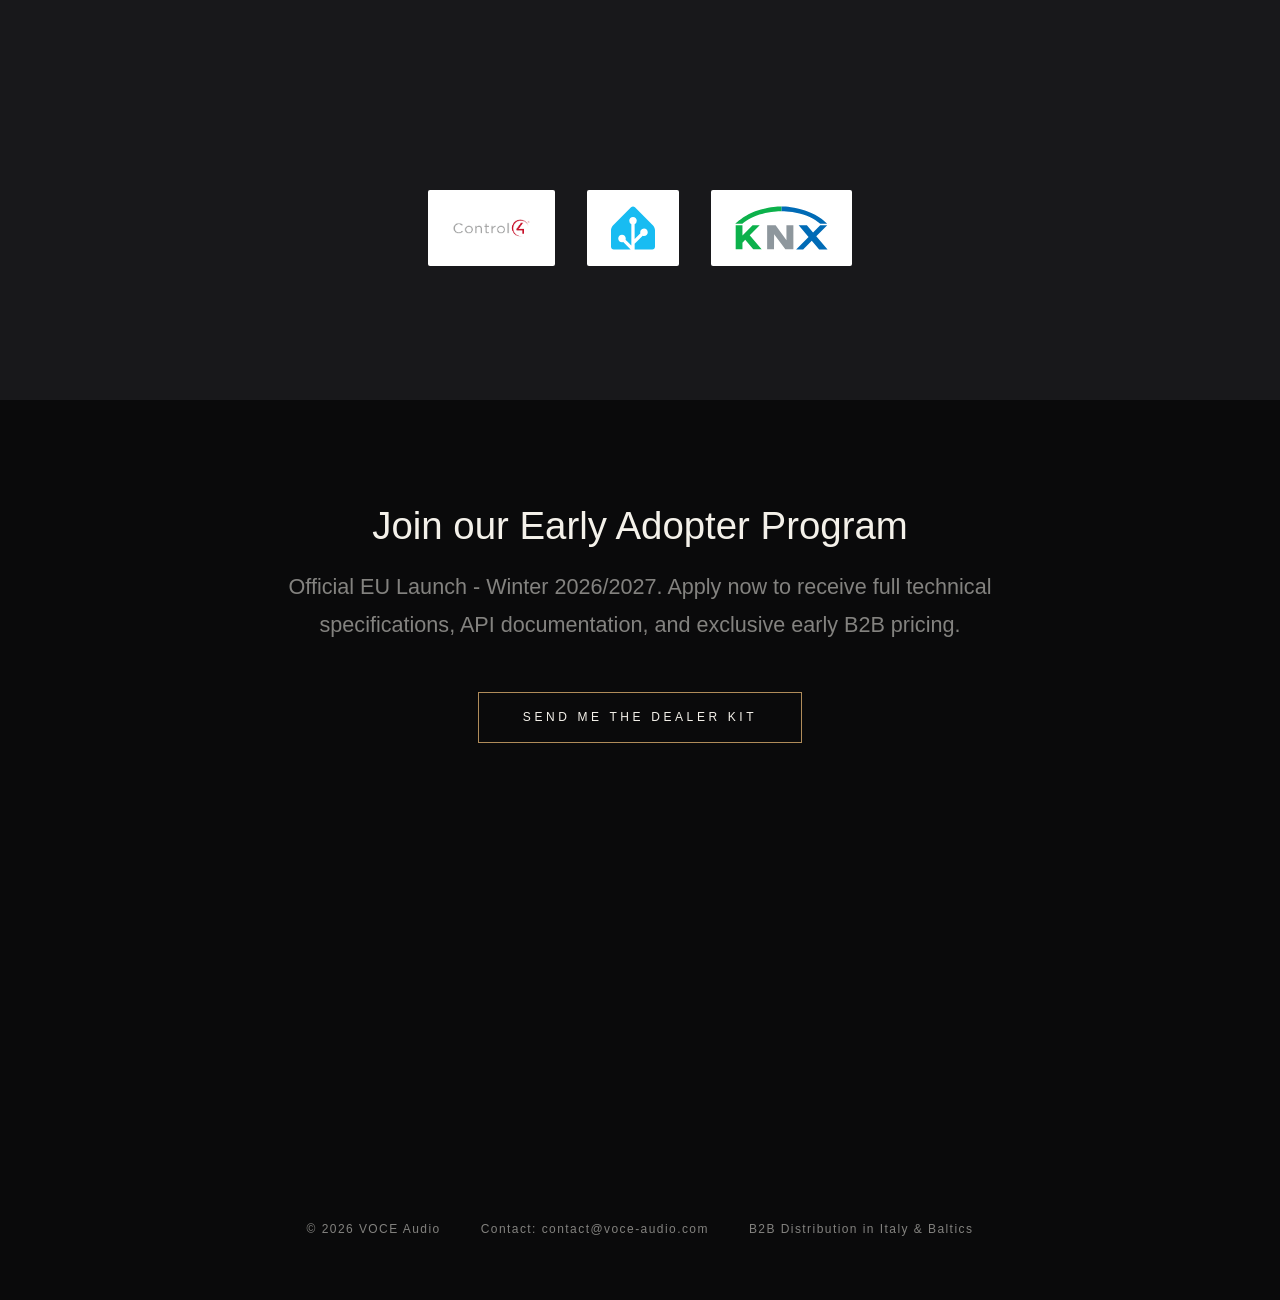
==== commit 91e4a0ec: "Use Aqua-8b product photo on all languages" ====
--- a/index.html
+++ b/index.html
@@ -40,7 +40,7 @@
         <p>Smart Stereo Amplifier with HDMI ARC & Color LCD. 2x100W Power. ESS Sabre DAC. The perfect all-in-one endpoint for TV zones and living rooms.</p>
       </article>
       <article class="product">
-        <img src="img/Aqua-8.jpg" alt="VOCE Aqua-8">
+        <img src="img/Aqua-8b.jpg" alt="VOCE Aqua-8">
         <h3>VOCE Aqua-8</h3>
         <p>Active Wi-Fi Ceiling Speakers. IPX6 Waterproof. AirPlay & DLNA support. The ultimate solution for bathrooms and outdoor terraces without speaker wires.</p>
       </article>
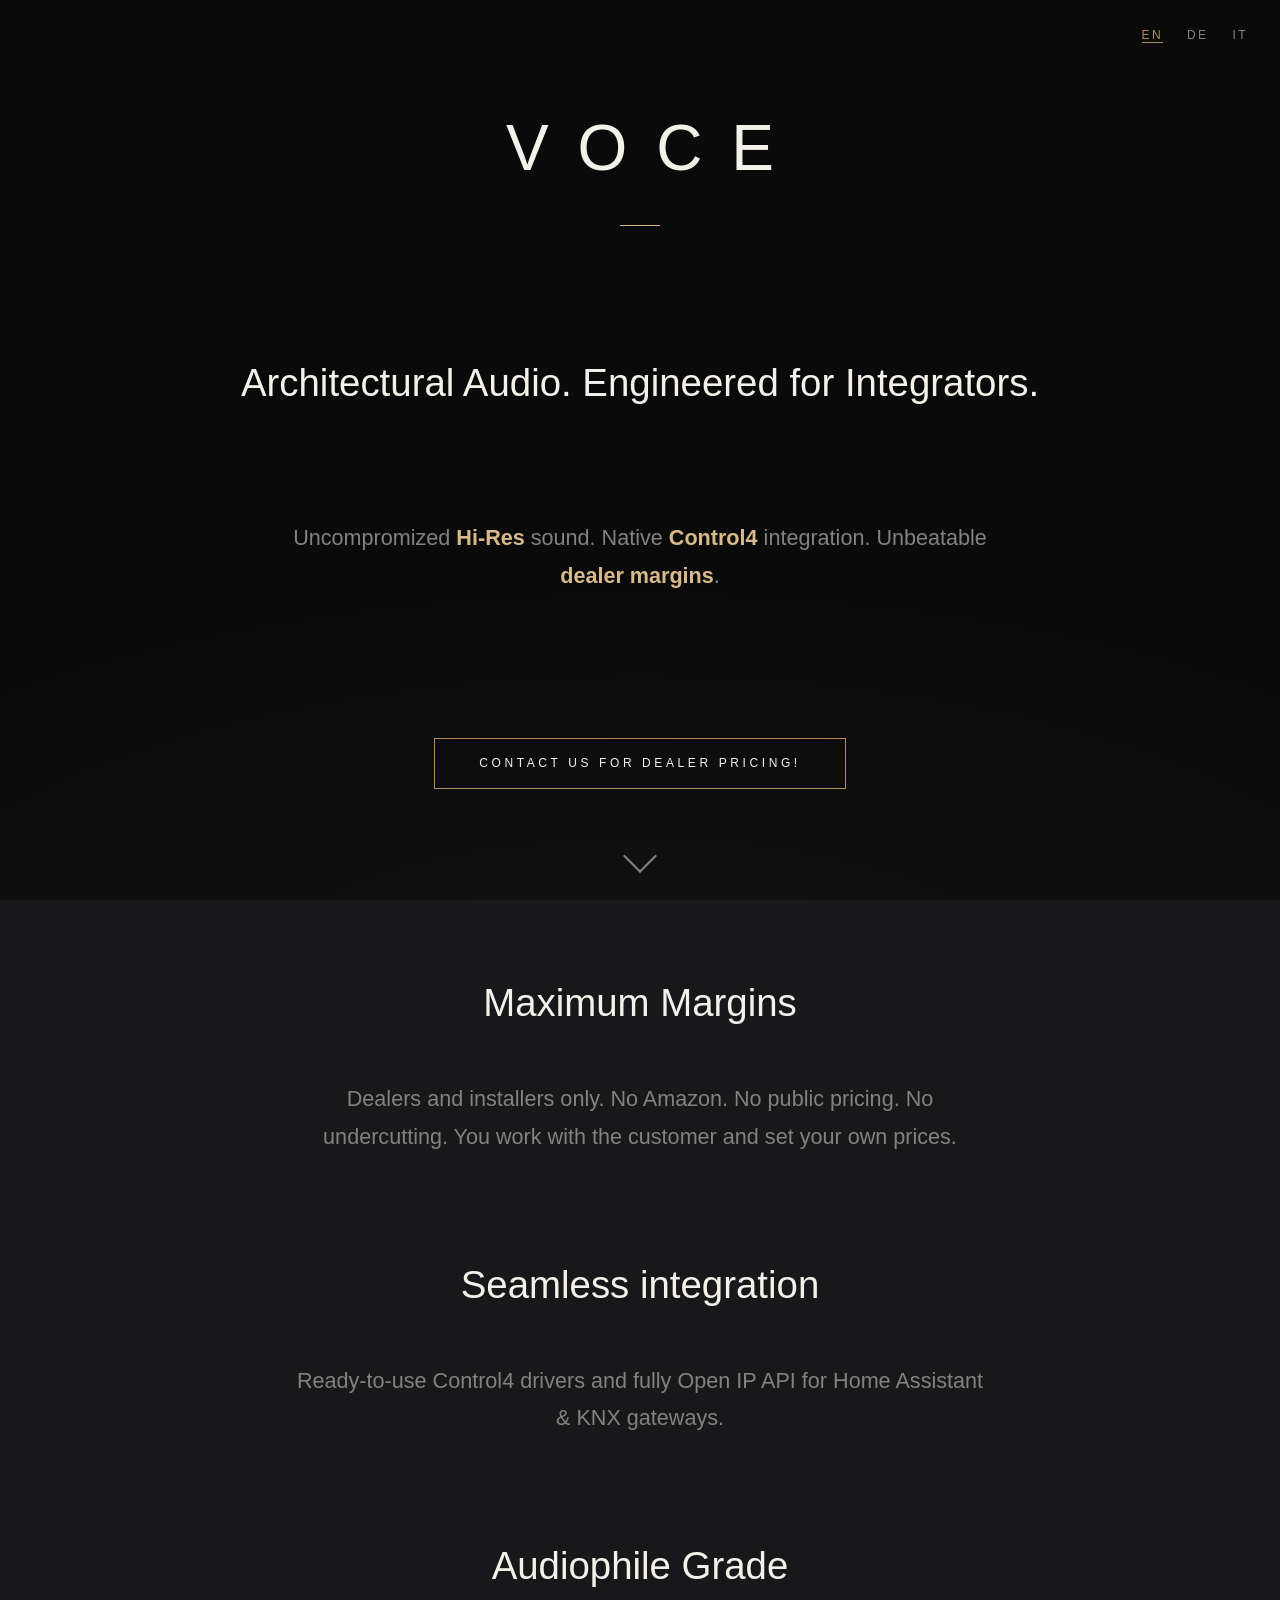
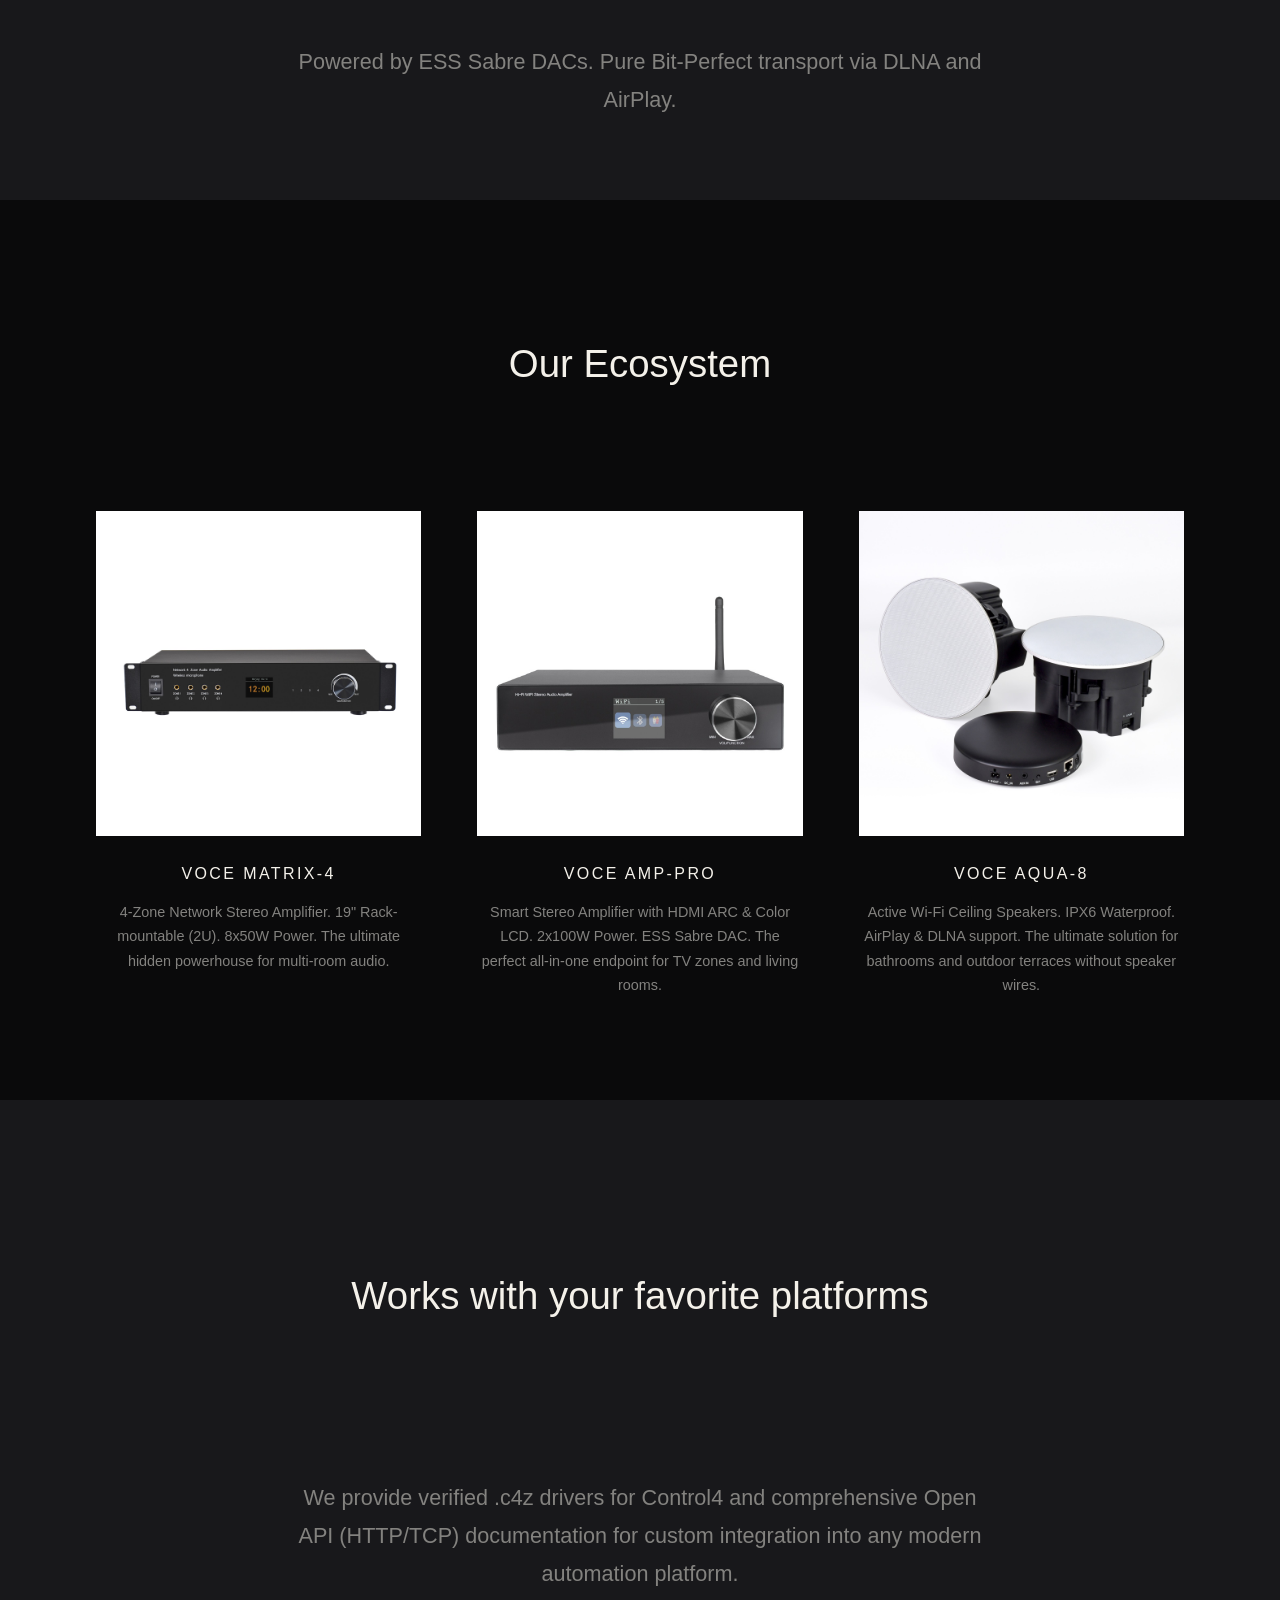
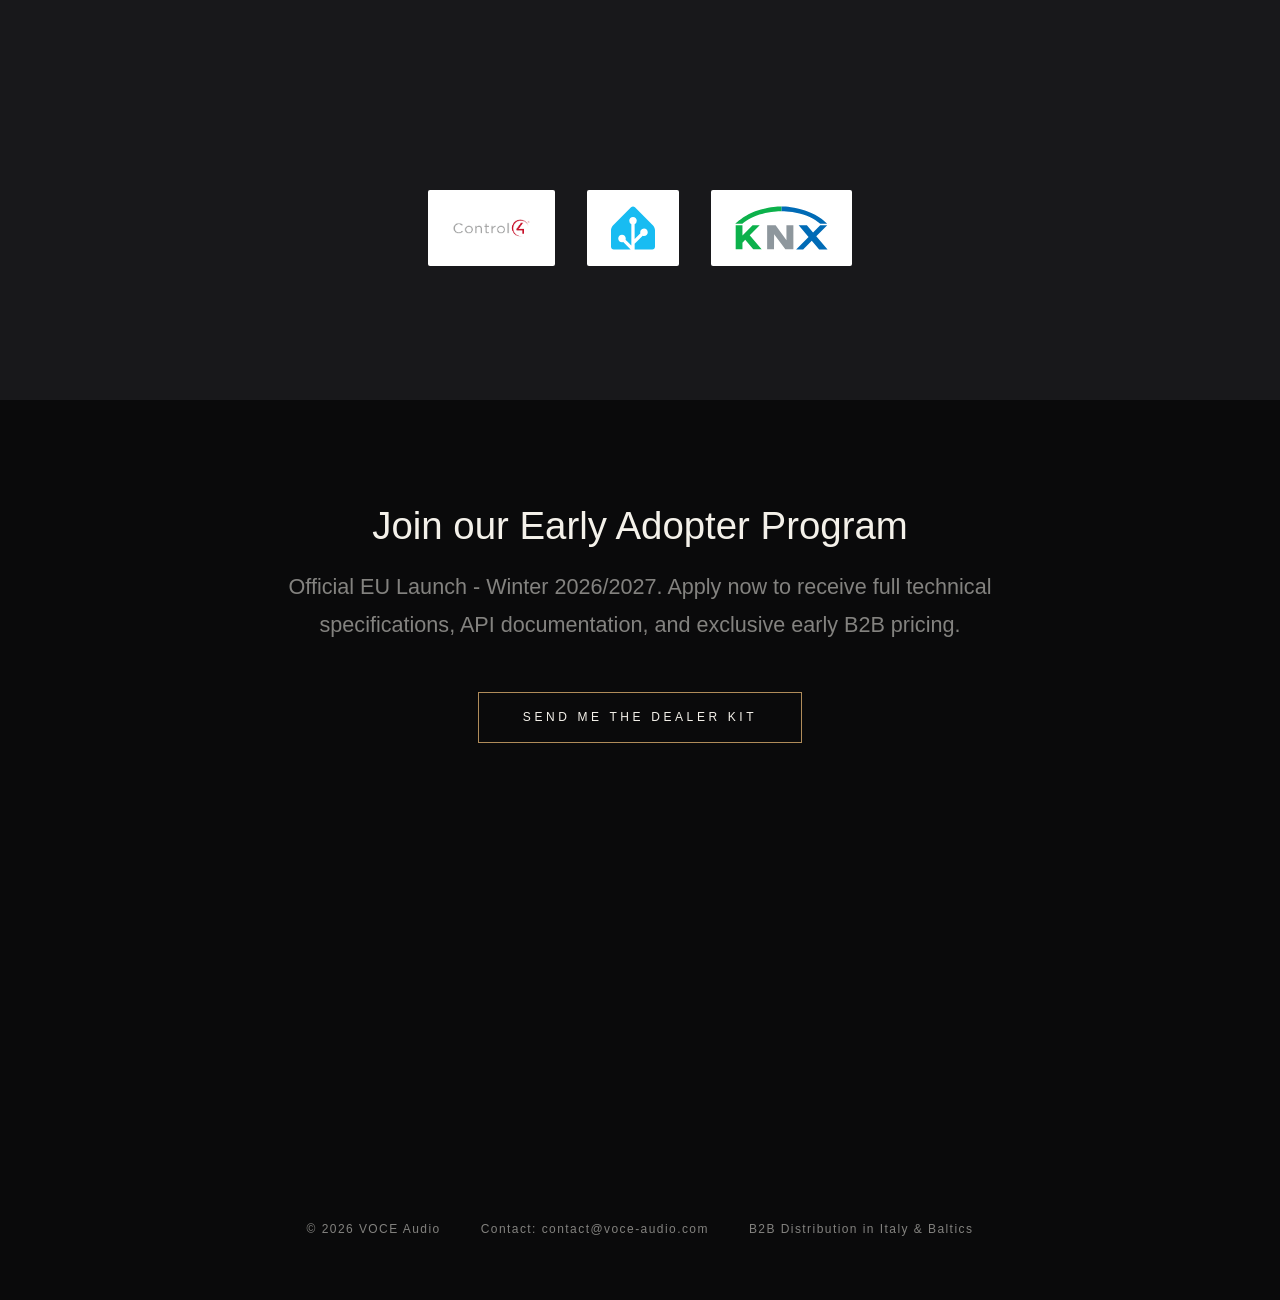
==== commit 56c1aa69: "Remove Russian version for now" ====
--- a/index.html
+++ b/index.html
@@ -10,7 +10,7 @@
 <body>
   <div class="opening">
     <nav class="lang" aria-label="Language">
-      <span class="current">EN</span><a href="ru/">RU</a><a href="de/">DE</a><a href="it/">IT</a>
+      <span class="current">EN</span><a href="de/">DE</a><a href="it/">IT</a>
     </nav>
     <h1>Voce</h1>
     <h2>Architectural Audio. Engineered for Integrators.</h2>
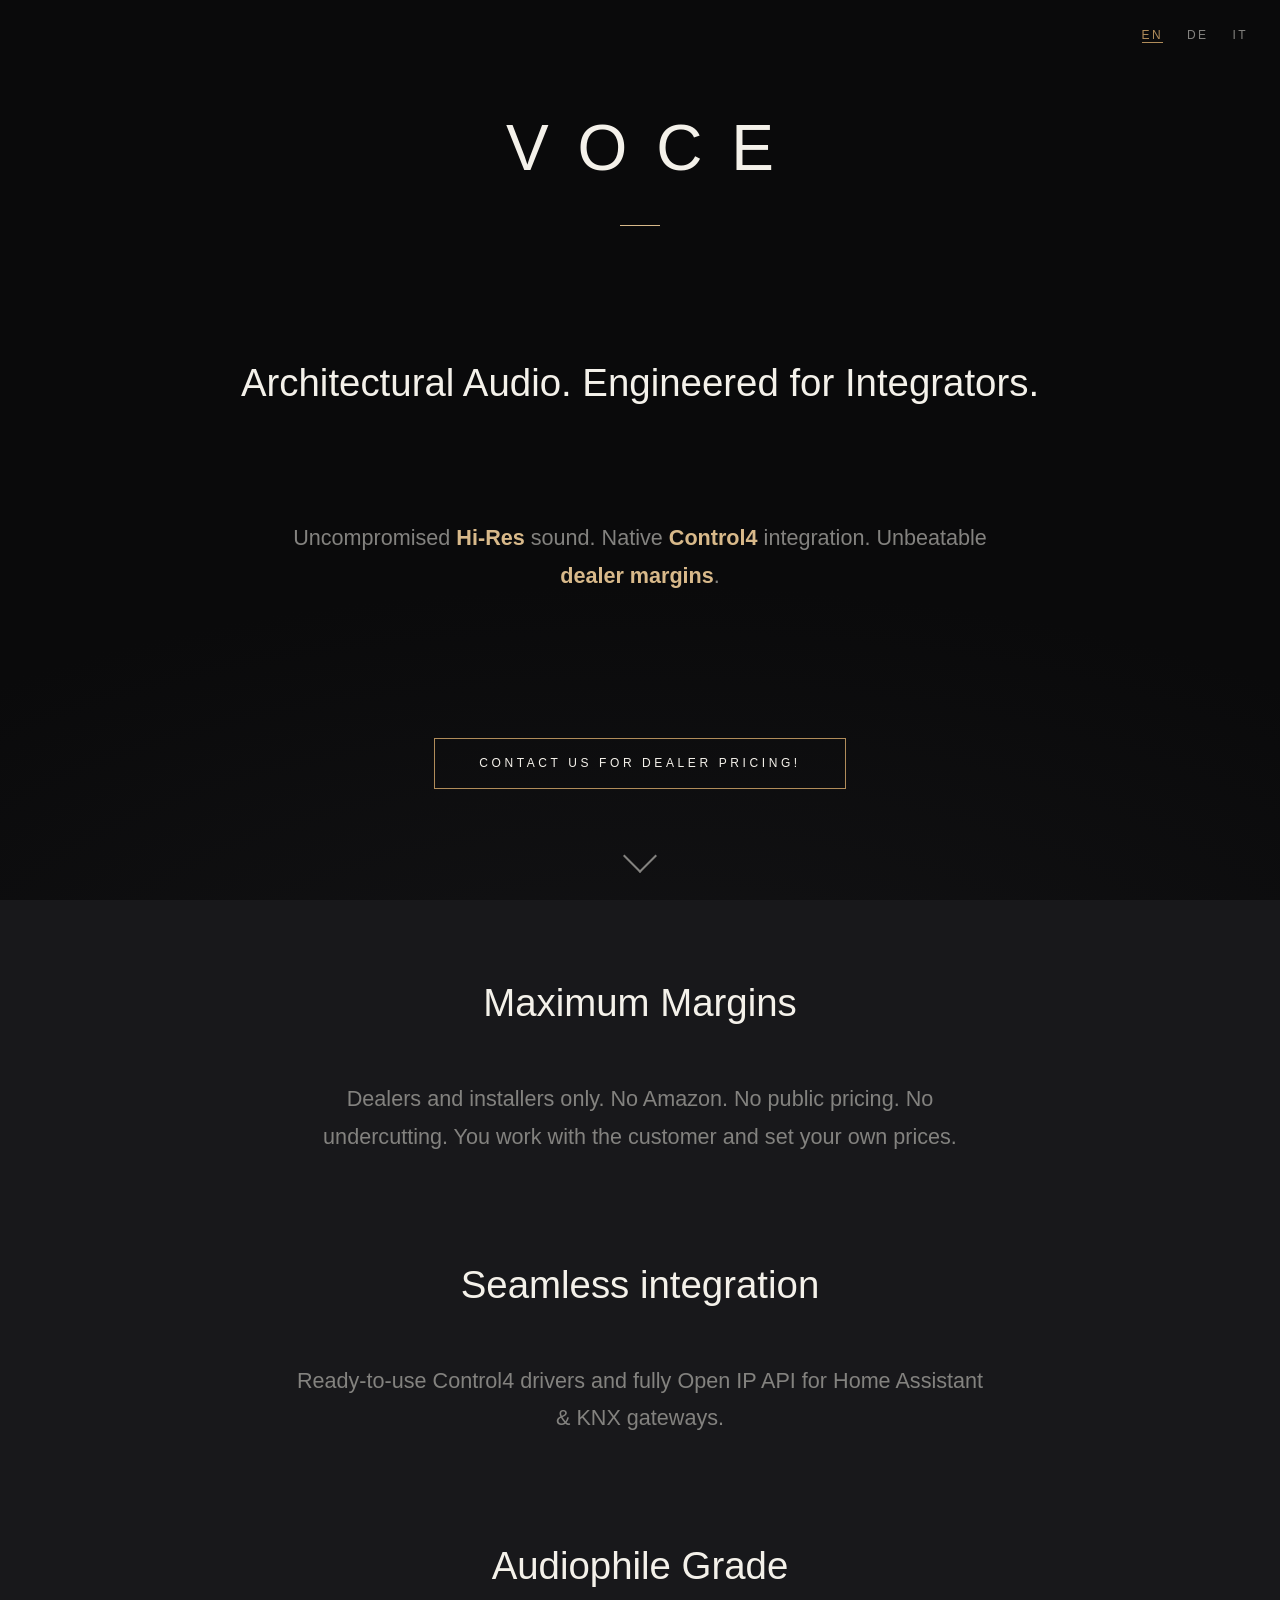
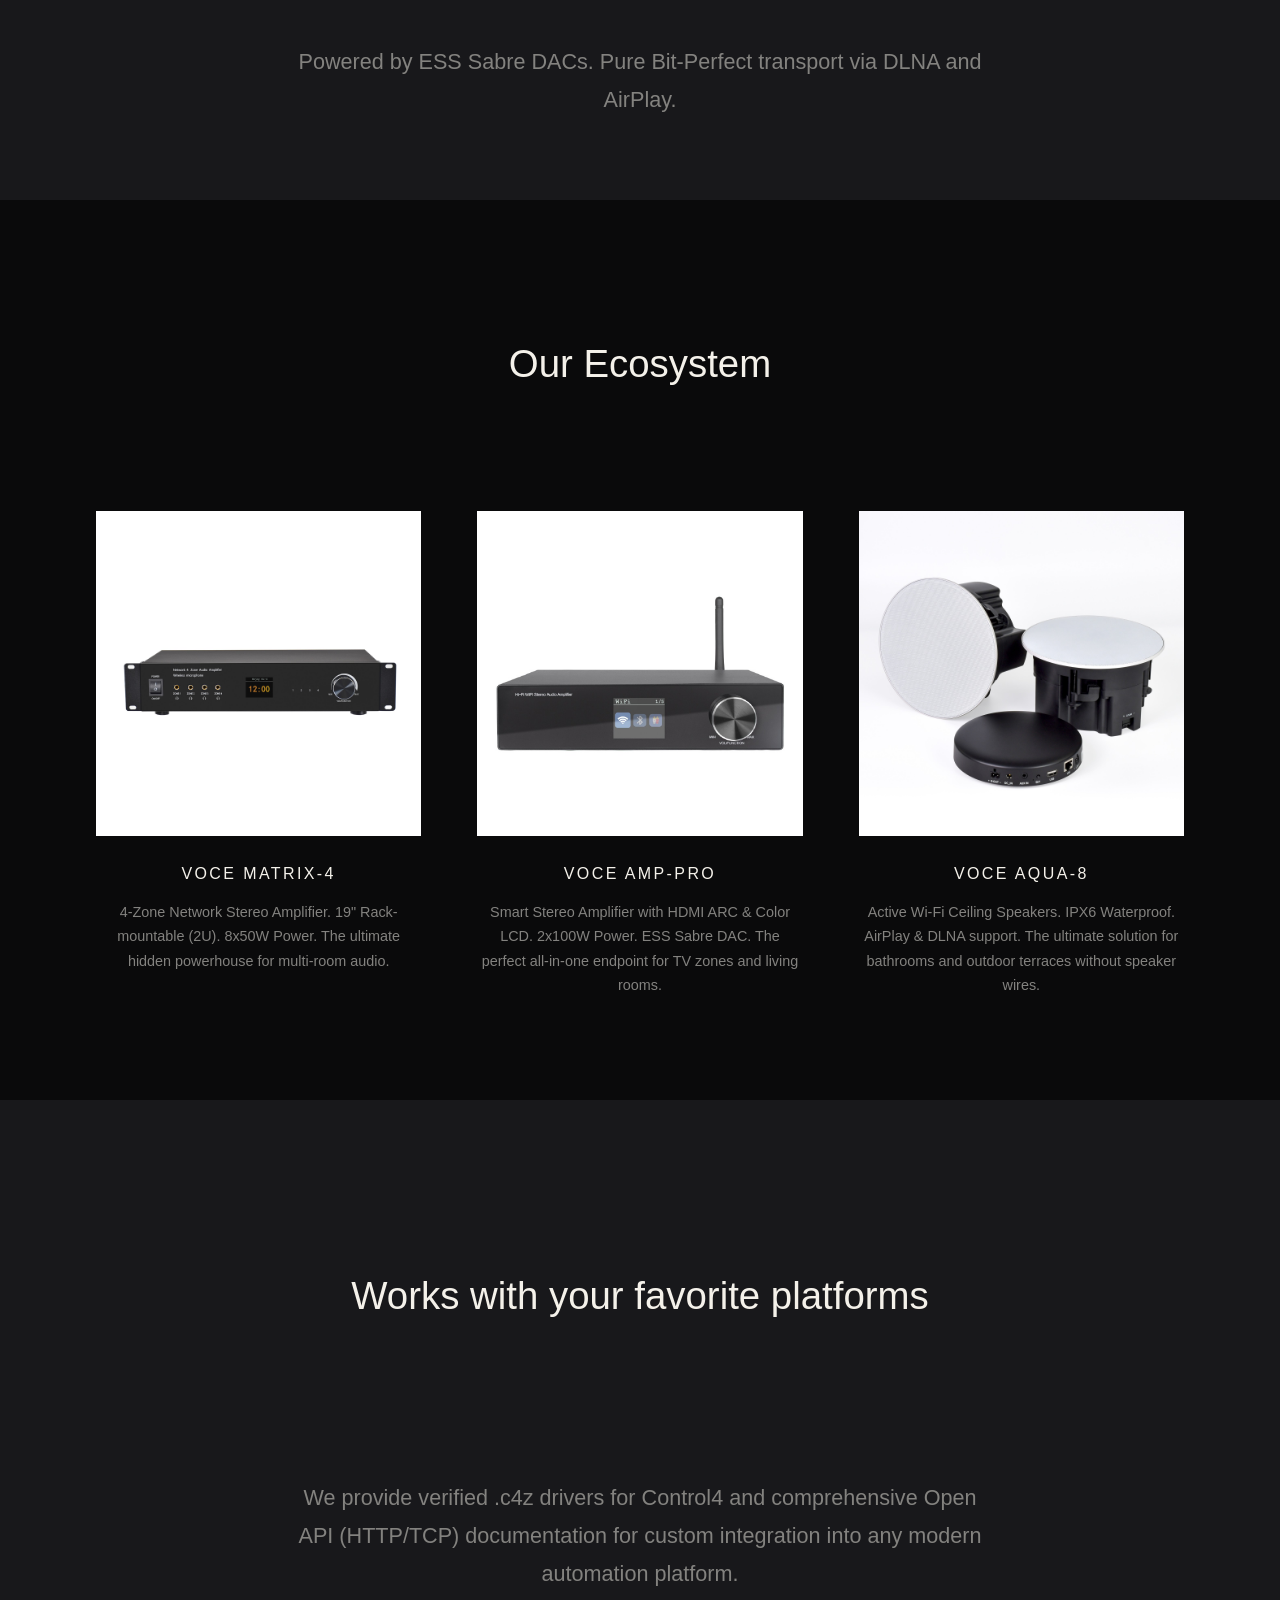
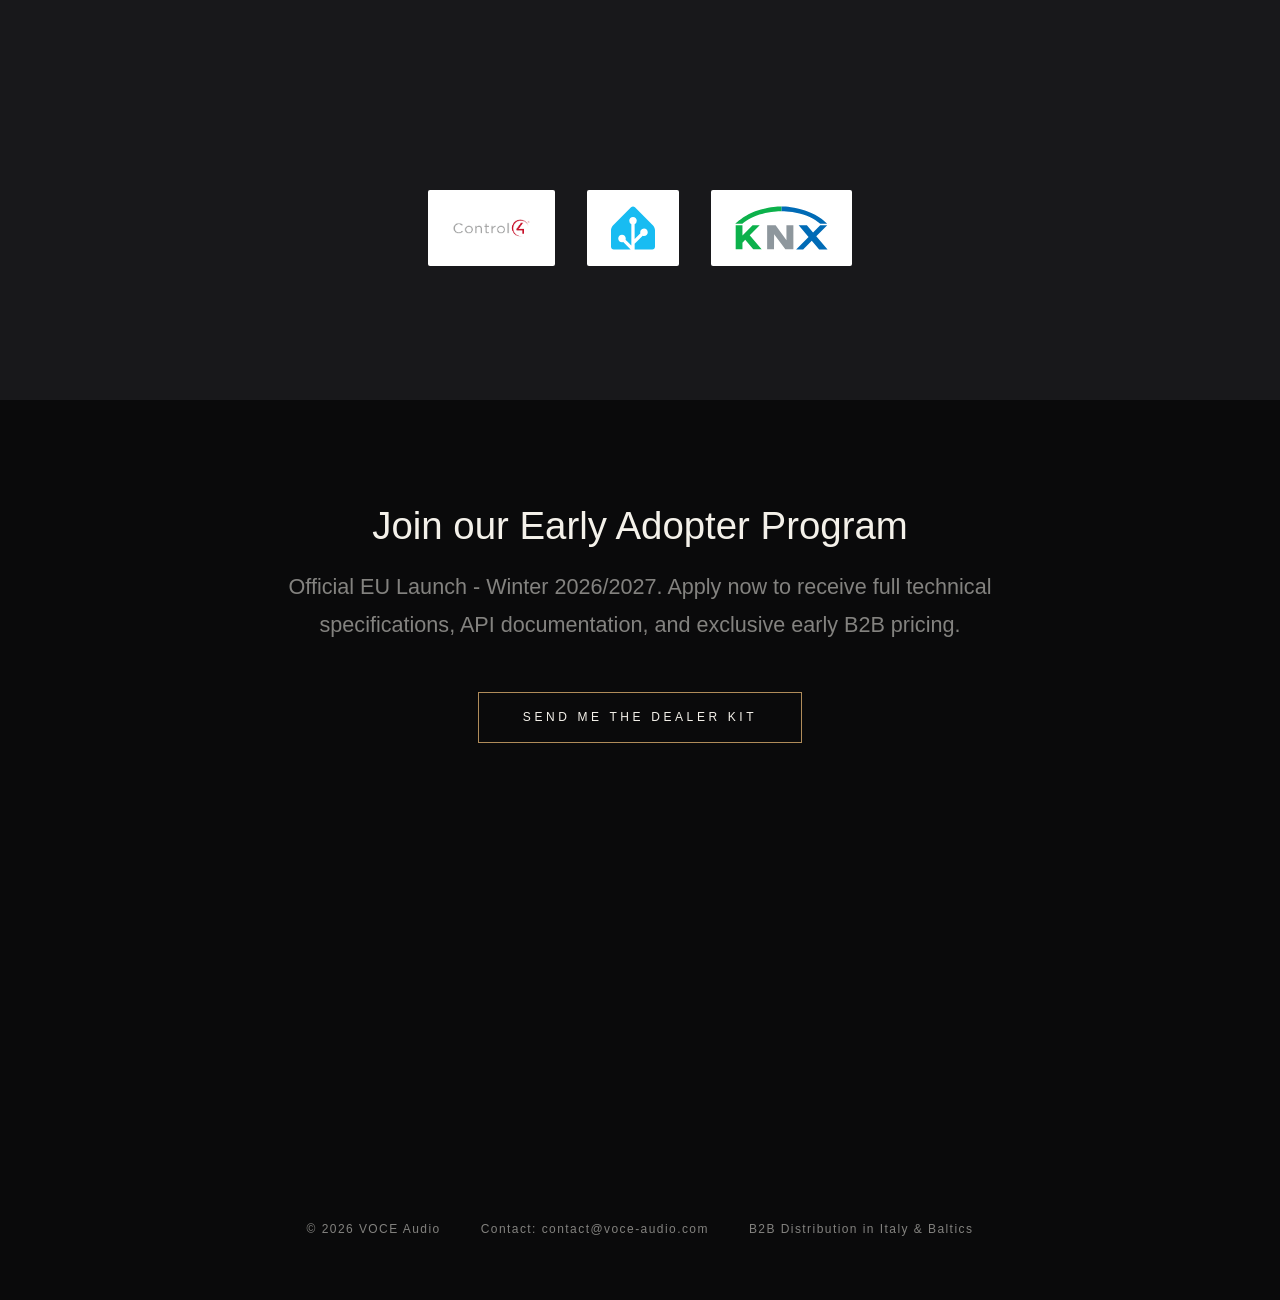
==== commit 78a4c991: "Fix spelling: Uncompromized -> Uncompromised" ====
--- a/index.html
+++ b/index.html
@@ -14,7 +14,7 @@
     </nav>
     <h1>Voce</h1>
     <h2>Architectural Audio. Engineered for Integrators.</h2>
-    <h3>Uncompromized <strong>Hi-Res</strong> sound. Native <strong>Control4</strong> integration. Unbeatable <strong>dealer margins</strong>.</h3>
+    <h3>Uncompromised <strong>Hi-Res</strong> sound. Native <strong>Control4</strong> integration. Unbeatable <strong>dealer margins</strong>.</h3>
     <a class="cta" href="#contact">Contact us for dealer pricing!</a>
     <a class="scroll-arrow" href="#why" aria-label="Scroll to next section"></a>
   </div>
